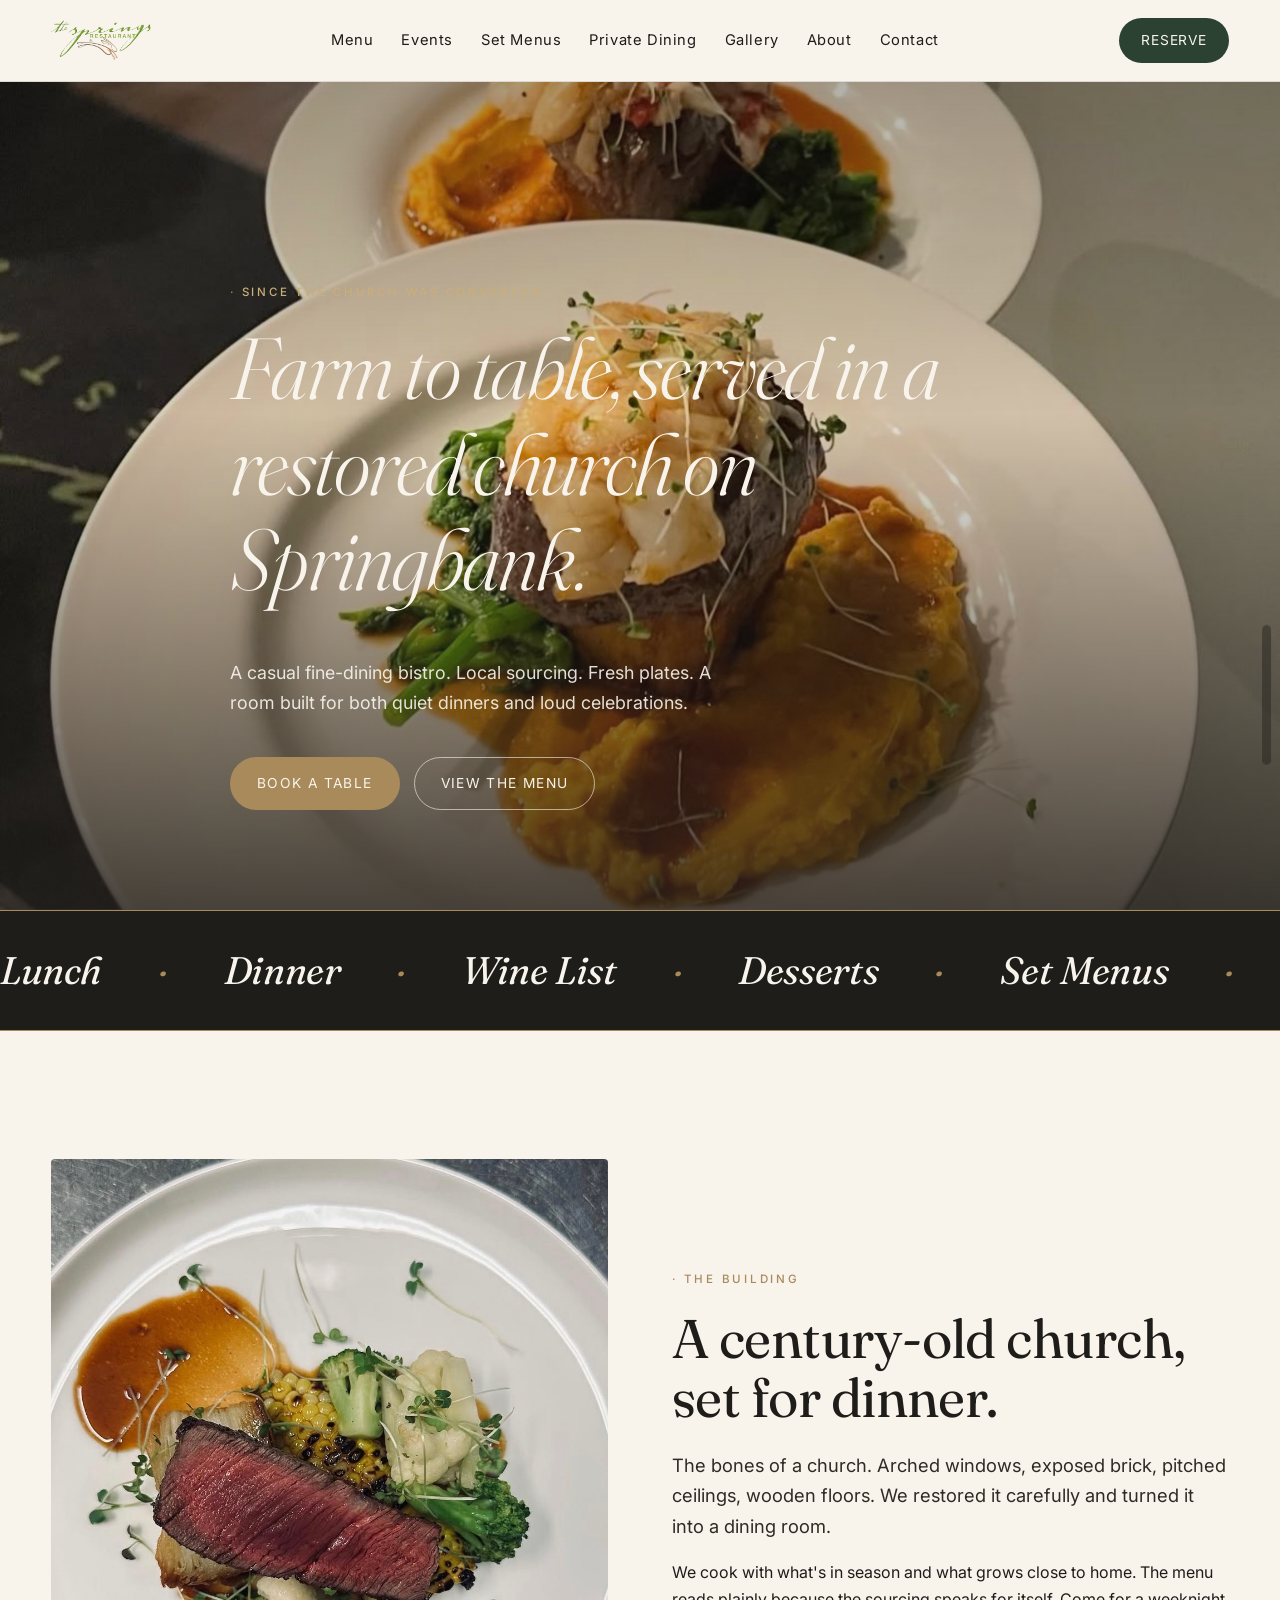
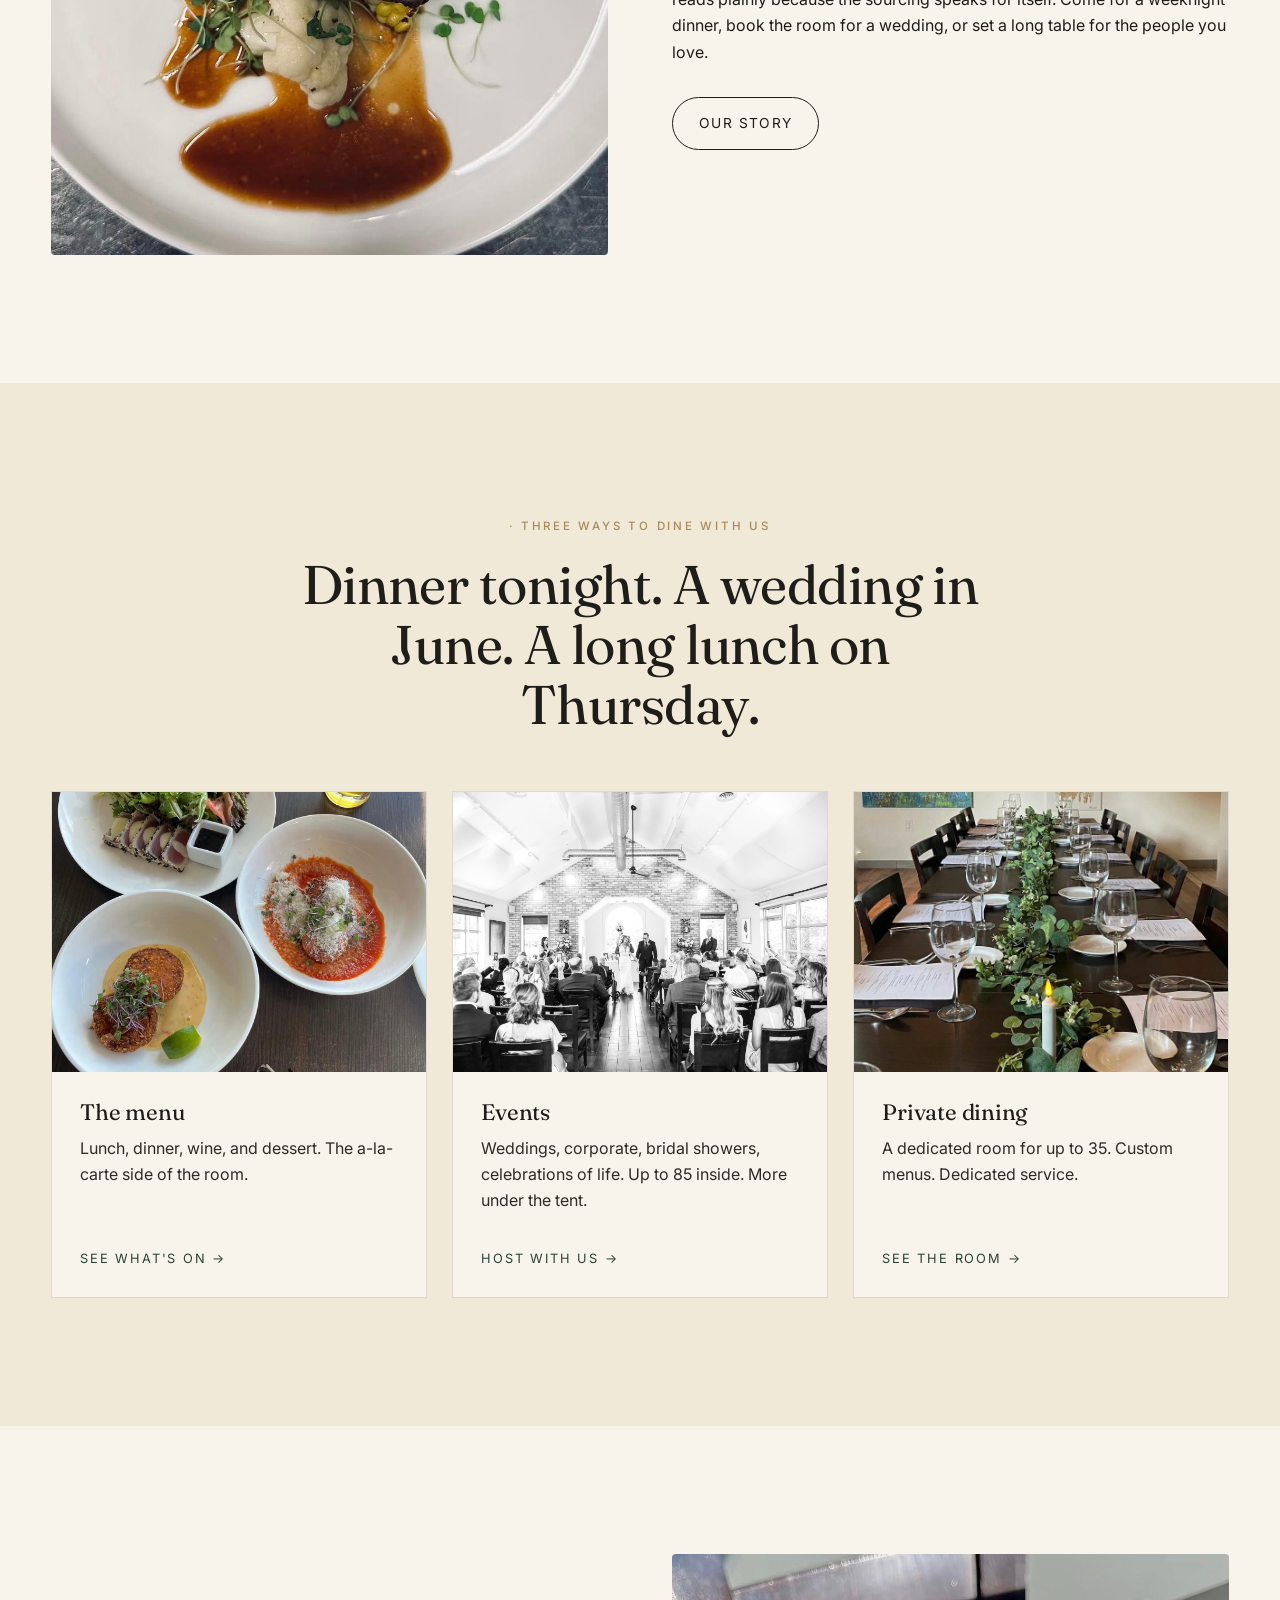
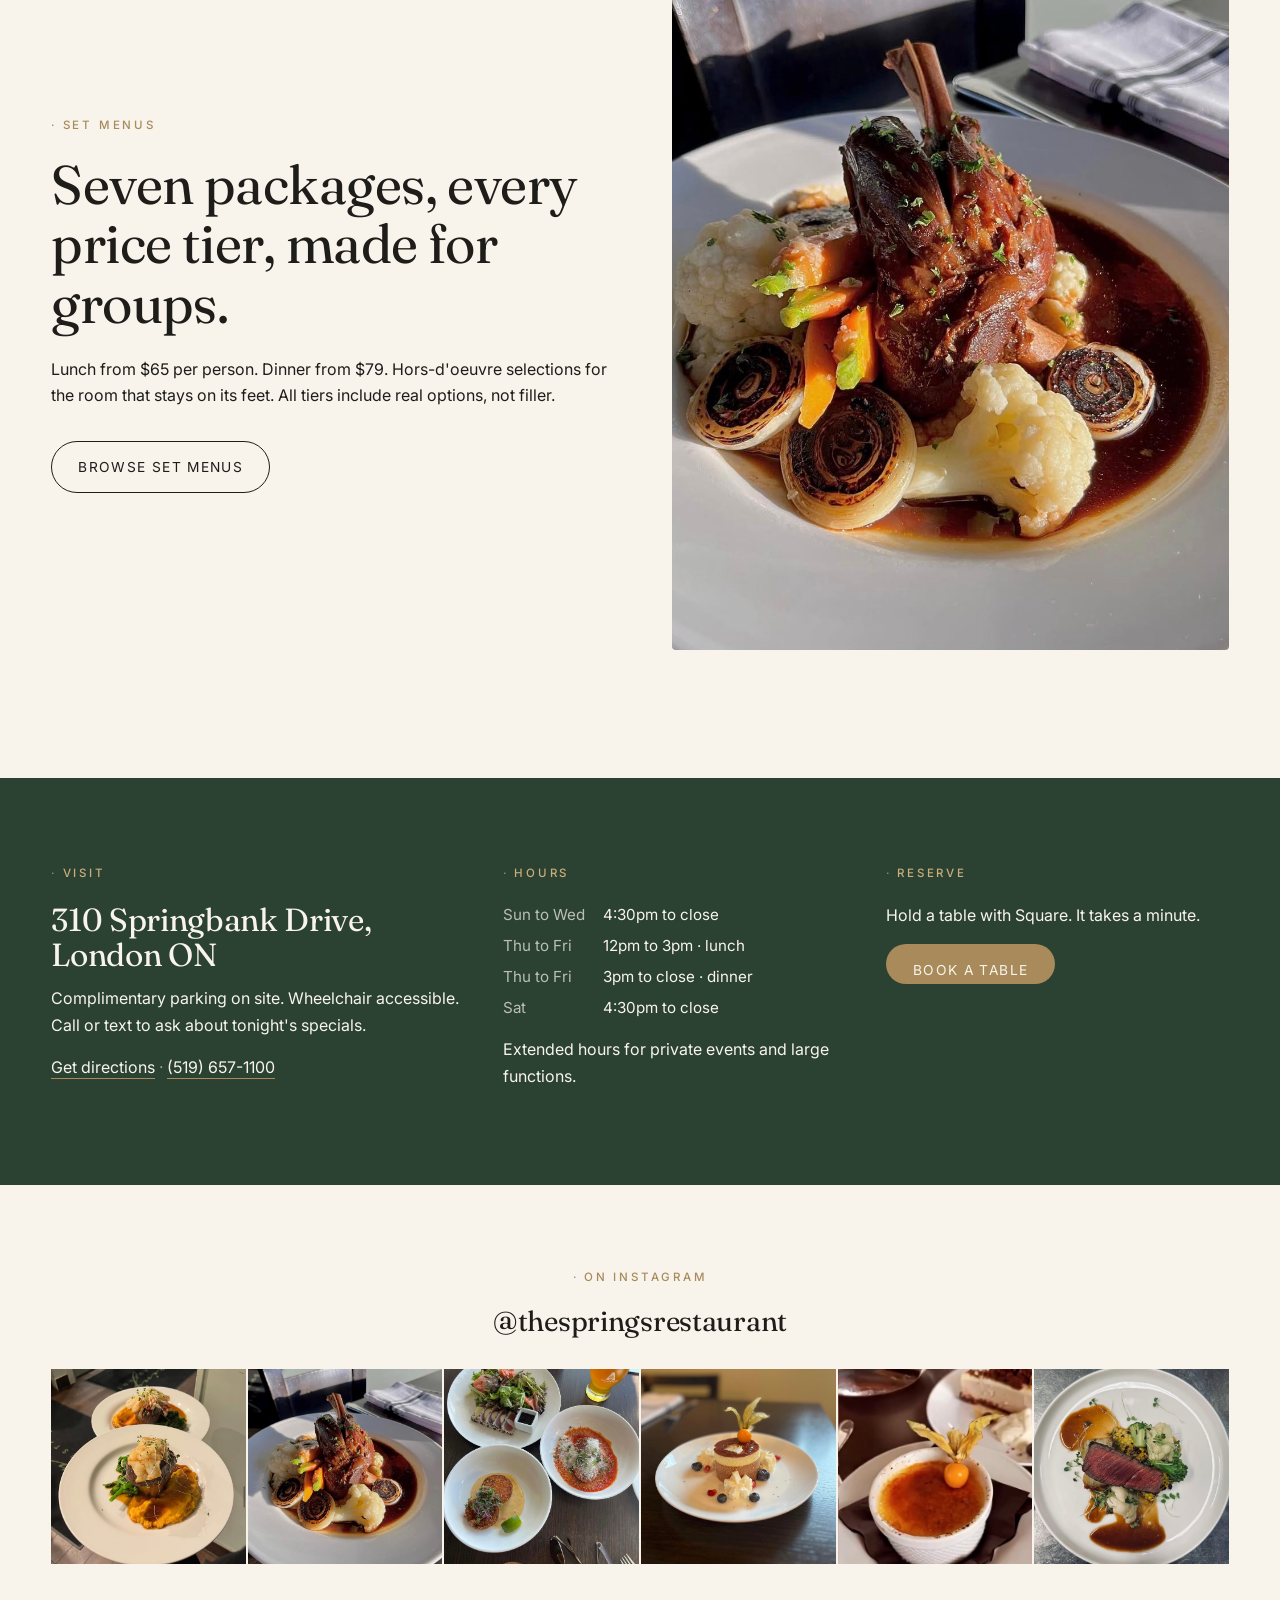
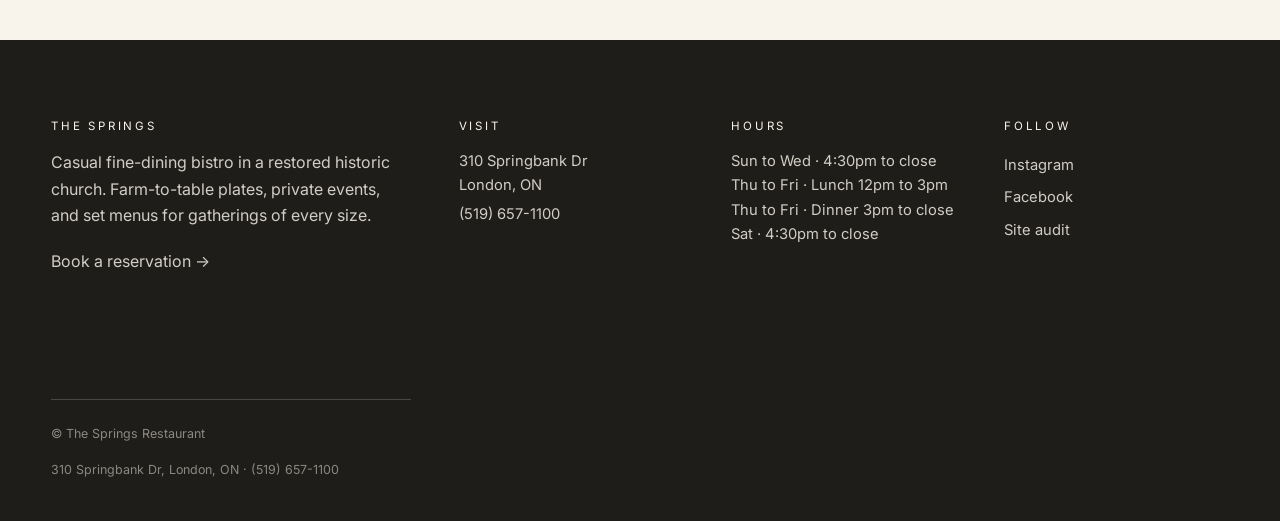
==== index.html @ 2ae59baa "Initial site build · 9 pages, real assets, zero fabrication Static HTML/CSS/JS site for The Springs " ====
<!DOCTYPE html>
<html lang="en">
<head>
<meta charset="utf-8">
<meta name="viewport" content="width=device-width, initial-scale=1">
<title>The Springs Restaurant · Casual fine-dining on Springbank, London ON</title>
<meta name="description" content="Casual fine-dining bistro in a restored historic church at 310 Springbank Dr, London Ontario. Farm-to-table plates, private events, and set menus for gatherings of up to 120.">
<meta property="og:title" content="The Springs Restaurant">
<meta property="og:description" content="Farm-to-table, served in a restored church on Springbank.">
<meta property="og:image" content="images/plates/surf-and-turf.jpg">
<link rel="preconnect" href="https://fonts.googleapis.com">
<link rel="preconnect" href="https://fonts.gstatic.com" crossorigin>
<link href="https://fonts.googleapis.com/css2?family=Fraunces:ital,opsz,wght@0,9..144,300;0,9..144,400;0,9..144,500;1,9..144,300;1,9..144,400&family=Inter:wght@300;400;500;600&display=swap" rel="stylesheet">
<link rel="stylesheet" href="css/styles.css">
<script type="application/ld+json">
{
  "@context": "https://schema.org",
  "@type": "Restaurant",
  "name": "The Springs Restaurant",
  "image": "images/plates/surf-and-turf.jpg",
  "address": {
    "@type": "PostalAddress",
    "streetAddress": "310 Springbank Dr",
    "addressLocality": "London",
    "addressRegion": "ON",
    "addressCountry": "CA"
  },
  "telephone": "+1-519-657-1100",
  "servesCuisine": "Farm-to-table bistro",
  "priceRange": "$$$",
  "acceptsReservations": "True",
  "url": "https://www.thespringsrestaurant.com/",
  "sameAs": [
    "https://www.instagram.com/thespringsrestaurant",
    "https://www.facebook.com/profile.php?id=100086305566439"
  ],
  "openingHoursSpecification": [
    {"@type": "OpeningHoursSpecification","dayOfWeek":["Sunday","Monday","Tuesday","Wednesday","Saturday"],"opens":"16:30","closes":"23:00"},
    {"@type": "OpeningHoursSpecification","dayOfWeek":["Thursday","Friday"],"opens":"12:00","closes":"15:00"},
    {"@type": "OpeningHoursSpecification","dayOfWeek":["Thursday","Friday"],"opens":"15:00","closes":"23:00"}
  ]
}
</script>
</head>
<body>

<header class="site-header">
  <div class="wrap">
    <nav class="nav" aria-label="Primary">
      <a href="index.html" class="nav-brand" aria-label="The Springs Restaurant">
        <img src="images/logo/springs-logo.webp" alt="The Springs Restaurant">
      </a>
      <ul class="nav-links">
        <li><a href="menu.html">Menu</a></li>
        <li><a href="events.html">Events</a></li>
        <li><a href="set-menus.html">Set Menus</a></li>
        <li><a href="private-dining.html">Private Dining</a></li>
        <li><a href="gallery.html">Gallery</a></li>
        <li><a href="about.html">About</a></li>
        <li><a href="contact.html">Contact</a></li>
      </ul>
      <a href="https://book.squareup.com/appointments/us98yrta83eva6/location/0G40BYAWMQCB0/services?buttonTextColor=ffffff&amp;color=5ea581&amp;locale=en&amp;referrer=so" class="nav-cta" target="_blank" rel="noopener">Reserve</a>
      <button class="nav-toggle" aria-label="Open menu" aria-expanded="false"><span></span></button>
    </nav>
  </div>
</header>

<main>

<section class="hero">
  <div class="hero-media" style="background-image: url('images/plates/surf-and-turf.jpg');"></div>
  <div class="wrap">
    <div class="hero-inner">
      <span class="eyebrow reveal">Since the church was converted</span>
      <h1 class="reveal" data-delay="1">Farm to table, served in a restored church on Springbank.</h1>
      <p class="hero-sub reveal" data-delay="2">A casual fine-dining bistro. Local sourcing. Fresh plates. A room built for both quiet dinners and loud celebrations.</p>
      <div class="hero-ctas reveal" data-delay="3">
        <a class="btn btn-brass" href="https://book.squareup.com/appointments/us98yrta83eva6/location/0G40BYAWMQCB0/services?buttonTextColor=ffffff&amp;color=5ea581&amp;locale=en&amp;referrer=so" target="_blank" rel="noopener">Book a Table</a>
        <a class="btn btn-ghost" href="menu.html">View the Menu</a>
      </div>
    </div>
  </div>
</section>

<section class="marquee" aria-hidden="true">
  <div class="marquee-track">
    <span>Lunch <em class="dot">·</em> Dinner <em class="dot">·</em> Wine List <em class="dot">·</em> Desserts <em class="dot">·</em> Set Menus <em class="dot">·</em> Weddings <em class="dot">·</em> Private Events <em class="dot">·</em> Farm to Table <em class="dot">·</em></span>
    <span>Lunch <em class="dot">·</em> Dinner <em class="dot">·</em> Wine List <em class="dot">·</em> Desserts <em class="dot">·</em> Set Menus <em class="dot">·</em> Weddings <em class="dot">·</em> Private Events <em class="dot">·</em> Farm to Table <em class="dot">·</em></span>
  </div>
</section>

<section class="section">
  <div class="wrap">
    <div class="split">
      <div class="split-media reveal">
        <img src="images/plates/beef-tenderloin.jpg" alt="Seared beef tenderloin with charred corn and seasonal vegetables">
      </div>
      <div class="reveal" data-delay="1">
        <span class="eyebrow">The building</span>
        <h2>A century-old church, set for dinner.</h2>
        <p class="lede">The bones of a church. Arched windows, exposed brick, pitched ceilings, wooden floors. We restored it carefully and turned it into a dining room.</p>
        <p>We cook with what's in season and what grows close to home. The menu reads plainly because the sourcing speaks for itself. Come for a weeknight dinner, book the room for a wedding, or set a long table for the people you love.</p>
        <a class="btn btn-outline mt-sm" href="about.html">Our story</a>
      </div>
    </div>
  </div>
</section>

<section class="section" style="background: var(--ivory-warm);">
  <div class="wrap">
    <div class="text-center reveal" style="max-width: 720px; margin: 0 auto 56px;">
      <span class="eyebrow">Three ways to dine with us</span>
      <h2>Dinner tonight. A wedding in June. A long lunch on Thursday.</h2>
    </div>
    <div class="card-grid">
      <article class="card reveal">
        <div class="card-media" style="background-image: url('images/plates/appetizer-trio.jpg');"></div>
        <div class="card-body">
          <h3>The menu</h3>
          <p>Lunch, dinner, wine, and dessert. The a-la-carte side of the room.</p>
          <a class="card-link" href="menu.html">See what's on</a>
        </div>
      </article>
      <article class="card reveal" data-delay="1">
        <div class="card-media" style="background-image: url('images/events/wedding-ceremony.jpg');"></div>
        <div class="card-body">
          <h3>Events</h3>
          <p>Weddings, corporate, bridal showers, celebrations of life. Up to 85 inside. More under the tent.</p>
          <a class="card-link" href="events.html">Host with us</a>
        </div>
      </article>
      <article class="card reveal" data-delay="2">
        <div class="card-media" style="background-image: url('images/venue/private-room-1.jpg');"></div>
        <div class="card-body">
          <h3>Private dining</h3>
          <p>A dedicated room for up to 35. Custom menus. Dedicated service.</p>
          <a class="card-link" href="private-dining.html">See the room</a>
        </div>
      </article>
    </div>
  </div>
</section>

<section class="section">
  <div class="wrap">
    <div class="split split-flip">
      <div class="split-media reveal">
        <img src="images/plates/lamb-shank.jpg" alt="Braised lamb shank with red wine jus, cauliflower and roasted vegetables">
      </div>
      <div class="reveal" data-delay="1">
        <span class="eyebrow">Set menus</span>
        <h2>Seven packages, every price tier, made for groups.</h2>
        <p>Lunch from $65 per person. Dinner from $79. Hors-d'oeuvre selections for the room that stays on its feet. All tiers include real options, not filler.</p>
        <a class="btn btn-outline mt-sm" href="set-menus.html">Browse set menus</a>
      </div>
    </div>
  </div>
</section>

<section class="band">
  <div class="wrap">
    <div class="reveal">
      <span class="eyebrow">Visit</span>
      <h3>310 Springbank Drive, London ON</h3>
      <p>Complimentary parking on site. Wheelchair accessible. Call or text to ask about tonight's specials.</p>
      <p><a href="https://maps.google.com/?q=310+Springbank+Dr+London+ON" target="_blank" rel="noopener">Get directions</a> <span style="opacity:0.5;"> · </span> <a href="tel:15196571100">(519) 657-1100</a></p>
    </div>
    <div class="reveal" data-delay="1">
      <span class="eyebrow">Hours</span>
      <dl>
        <dt>Sun to Wed</dt><dd>4:30pm to close</dd>
        <dt>Thu to Fri</dt><dd>12pm to 3pm · lunch</dd>
        <dt>Thu to Fri</dt><dd>3pm to close · dinner</dd>
        <dt>Sat</dt><dd>4:30pm to close</dd>
      </dl>
      <p style="margin-top: 16px;">Extended hours for private events and large functions.</p>
    </div>
    <div class="reveal" data-delay="2">
      <span class="eyebrow">Reserve</span>
      <p>Hold a table with Square. It takes a minute.</p>
      <a class="btn btn-brass" href="https://book.squareup.com/appointments/us98yrta83eva6/location/0G40BYAWMQCB0/services?buttonTextColor=ffffff&amp;color=5ea581&amp;locale=en&amp;referrer=so" target="_blank" rel="noopener">Book a Table</a>
    </div>
  </div>
</section>

<section class="section-tight">
  <div class="wrap">
    <div class="text-center reveal" style="margin-bottom: 32px;">
      <span class="eyebrow">On Instagram</span>
      <h3>@thespringsrestaurant</h3>
    </div>
    <div class="ig-strip reveal" data-delay="1">
      <a href="https://instagram.com/thespringsrestaurant" target="_blank" rel="noopener" style="background-image: url('images/plates/surf-and-turf.jpg');" aria-label="Surf and turf plate"></a>
      <a href="https://instagram.com/thespringsrestaurant" target="_blank" rel="noopener" style="background-image: url('images/plates/lamb-shank.jpg');" aria-label="Lamb shank plate"></a>
      <a href="https://instagram.com/thespringsrestaurant" target="_blank" rel="noopener" style="background-image: url('images/plates/appetizer-trio.jpg');" aria-label="Appetizer trio"></a>
      <a href="https://instagram.com/thespringsrestaurant" target="_blank" rel="noopener" style="background-image: url('images/plates/chocolate-mousse.jpg');" aria-label="Chocolate mousse dessert"></a>
      <a href="https://instagram.com/thespringsrestaurant" target="_blank" rel="noopener" style="background-image: url('images/plates/creme-brulee.jpg');" aria-label="Creme brulee dessert"></a>
      <a href="https://instagram.com/thespringsrestaurant" target="_blank" rel="noopener" style="background-image: url('images/plates/beef-tenderloin.jpg');" aria-label="Beef tenderloin plate"></a>
    </div>
  </div>
</section>

</main>

<footer class="site-footer">
  <div class="wrap">
    <div class="brand-block">
      <h4>The Springs</h4>
      <p>Casual fine-dining bistro in a restored historic church. Farm-to-table plates, private events, and set menus for gatherings of every size.</p>
      <p><a href="https://book.squareup.com/appointments/us98yrta83eva6/location/0G40BYAWMQCB0/services?buttonTextColor=ffffff&amp;color=5ea581&amp;locale=en&amp;referrer=so" target="_blank" rel="noopener">Book a reservation →</a></p>
    </div>
    <div>
      <h4>Visit</h4>
      <ul>
        <li>310 Springbank Dr</li>
        <li>London, ON</li>
        <li><a href="tel:15196571100">(519) 657-1100</a></li>
      </ul>
    </div>
    <div>
      <h4>Hours</h4>
      <ul>
        <li>Sun to Wed · 4:30pm to close</li>
        <li>Thu to Fri · Lunch 12pm to 3pm</li>
        <li>Thu to Fri · Dinner 3pm to close</li>
        <li>Sat · 4:30pm to close</li>
      </ul>
    </div>
    <div>
      <h4>Follow</h4>
      <ul>
        <li><a href="https://instagram.com/thespringsrestaurant" target="_blank" rel="noopener">Instagram</a></li>
        <li><a href="https://www.facebook.com/profile.php?id=100086305566439" target="_blank" rel="noopener">Facebook</a></li>
        <li><a href="audit.html">Site audit</a></li>
      </ul>
    </div>
    <div class="footer-bottom">
      <span>© The Springs Restaurant</span>
      <span>310 Springbank Dr, London, ON · (519) 657-1100</span>
    </div>
  </div>
</footer>

<div class="lightbox" data-lightbox aria-hidden="true">
  <button class="lightbox-close" aria-label="Close">Close ×</button>
  <img alt="">
</div>

<script src="js/main.js" defer></script>
</body>
</html>
---- css/styles.css ----
/* The Springs Restaurant · styles.css */

:root {
  --ivory: #f8f4ec;
  --ivory-warm: #f0e9d8;
  --charcoal: #1f1d1a;
  --charcoal-soft: #2e2b26;
  --forest: #2b4232;
  --forest-deep: #1d2d22;
  --forest-light: #5ea581;
  --brass: #a88a5b;
  --brass-soft: #c9ad7a;
  --rule: rgba(31, 29, 26, 0.12);
  --rule-light: rgba(248, 244, 236, 0.2);

  --font-serif: 'Fraunces', 'Cormorant Garamond', Georgia, serif;
  --font-sans: 'Inter', -apple-system, BlinkMacSystemFont, 'Segoe UI', sans-serif;

  --max-width: 1280px;
  --gutter: clamp(20px, 4vw, 56px);
  --section-pad: clamp(64px, 10vw, 140px);

  --ease: cubic-bezier(0.22, 0.61, 0.36, 1);
}

* { box-sizing: border-box; }
html { scroll-behavior: smooth; -webkit-text-size-adjust: 100%; }
body {
  margin: 0;
  font-family: var(--font-sans);
  font-size: 16px;
  line-height: 1.65;
  color: var(--charcoal);
  background: var(--ivory);
  font-feature-settings: 'kern', 'liga', 'calt';
  -webkit-font-smoothing: antialiased;
  -moz-osx-font-smoothing: grayscale;
}

img, video { max-width: 100%; height: auto; display: block; }
a { color: inherit; text-decoration: none; }
button { font: inherit; color: inherit; background: none; border: none; cursor: pointer; }
input, textarea, select { font: inherit; color: inherit; }

/* Typography */
h1, h2, h3, h4 {
  font-family: var(--font-serif);
  font-weight: 400;
  letter-spacing: -0.01em;
  line-height: 1.1;
  margin: 0 0 0.4em;
  color: var(--charcoal);
}
h1 { font-size: clamp(2.4rem, 6vw, 4.8rem); }
h2 { font-size: clamp(2rem, 4.4vw, 3.4rem); }
h3 { font-size: clamp(1.4rem, 2.2vw, 1.9rem); }
h4 { font-size: 1.15rem; letter-spacing: 0; }
p  { margin: 0 0 1em; max-width: 68ch; }

.eyebrow {
  display: inline-block;
  font-family: var(--font-sans);
  font-size: 0.72rem;
  letter-spacing: 0.24em;
  text-transform: uppercase;
  font-weight: 500;
  color: var(--brass);
  margin: 0 0 1.2rem;
}
.eyebrow::before { content: "· "; color: var(--brass); }

.lede { font-size: 1.15rem; max-width: 56ch; color: var(--charcoal-soft); }

/* Layout */
.wrap {
  max-width: var(--max-width);
  margin: 0 auto;
  padding: 0 var(--gutter);
}
.section { padding: var(--section-pad) 0; }
.section-tight { padding: clamp(40px, 6vw, 80px) 0; }

/* Header */
.site-header {
  position: sticky;
  top: 0;
  z-index: 50;
  background: rgba(248, 244, 236, 0.88);
  backdrop-filter: saturate(140%) blur(10px);
  -webkit-backdrop-filter: saturate(140%) blur(10px);
  border-bottom: 1px solid var(--rule);
}
.nav {
  display: flex;
  align-items: center;
  justify-content: space-between;
  padding: 18px 0;
  gap: 24px;
}
.nav-brand {
  font-family: var(--font-serif);
  font-size: 1.5rem;
  line-height: 1;
  display: flex;
  align-items: center;
  gap: 10px;
}
.nav-brand img { height: 40px; width: auto; }
.nav-links {
  display: flex;
  gap: 28px;
  list-style: none;
  margin: 0;
  padding: 0;
  font-size: 0.92rem;
  letter-spacing: 0.04em;
}
.nav-links a {
  padding: 8px 0;
  color: var(--charcoal);
  position: relative;
  transition: color 0.3s var(--ease);
}
.nav-links a::after {
  content: "";
  position: absolute;
  left: 0; right: 0; bottom: 2px;
  height: 1px;
  background: var(--forest);
  transform: scaleX(0);
  transform-origin: left center;
  transition: transform 0.4s var(--ease);
}
.nav-links a:hover, .nav-links a[aria-current="page"] { color: var(--forest); }
.nav-links a:hover::after, .nav-links a[aria-current="page"]::after { transform: scaleX(1); }

.nav-cta {
  display: inline-flex;
  align-items: center;
  gap: 8px;
  padding: 11px 22px;
  background: var(--forest);
  color: var(--ivory);
  font-size: 0.86rem;
  letter-spacing: 0.06em;
  text-transform: uppercase;
  border-radius: 999px;
  transition: background 0.3s var(--ease), transform 0.3s var(--ease);
}
.nav-cta:hover { background: var(--forest-deep); transform: translateY(-1px); }

.nav-toggle {
  display: none;
  width: 40px; height: 40px;
  padding: 0;
  align-items: center;
  justify-content: center;
}
.nav-toggle span {
  display: block;
  width: 22px;
  height: 1.5px;
  background: var(--charcoal);
  position: relative;
  transition: background 0.25s;
}
.nav-toggle span::before, .nav-toggle span::after {
  content: ""; position: absolute; left: 0; width: 22px; height: 1.5px; background: var(--charcoal);
  transition: transform 0.3s var(--ease), top 0.3s var(--ease);
}
.nav-toggle span::before { top: -7px; }
.nav-toggle span::after  { top:  7px; }
body.nav-open .nav-toggle span { background: transparent; }
body.nav-open .nav-toggle span::before { top: 0; transform: rotate(45deg); }
body.nav-open .nav-toggle span::after  { top: 0; transform: rotate(-45deg); }

/* Hero */
.hero {
  position: relative;
  min-height: 92vh;
  display: flex;
  align-items: flex-end;
  color: var(--ivory);
  overflow: hidden;
  isolation: isolate;
}
.hero-media {
  position: absolute; inset: 0; z-index: -2;
  background-size: cover;
  background-position: center;
  animation: kenburns 18s ease-out both;
}
.hero::before {
  content: "";
  position: absolute; inset: 0; z-index: -1;
  background:
    linear-gradient(180deg, rgba(31,29,26,0.35) 0%, rgba(31,29,26,0.1) 40%, rgba(31,29,26,0.8) 100%);
}
.hero-inner {
  padding: clamp(60px, 12vw, 140px) 0 clamp(48px, 8vw, 100px);
  width: 100%;
  max-width: 820px;
}
.hero h1 {
  color: var(--ivory);
  font-size: clamp(2.6rem, 7vw, 5.4rem);
  font-weight: 300;
  font-style: italic;
  letter-spacing: -0.02em;
  margin-bottom: 0.6em;
}
.hero .eyebrow { color: var(--brass-soft); }
.hero-sub {
  font-size: clamp(1rem, 1.4vw, 1.15rem);
  max-width: 48ch;
  color: rgba(248, 244, 236, 0.9);
  margin-bottom: 2.2em;
}
.hero-ctas { display: flex; flex-wrap: wrap; gap: 14px; }

.hero-short { min-height: 52vh; }
.hero-mid   { min-height: 68vh; }

@keyframes kenburns {
  0%   { transform: scale(1.08); }
  100% { transform: scale(1); }
}

/* Buttons */
.btn {
  display: inline-flex;
  align-items: center;
  gap: 10px;
  padding: 14px 26px;
  font-size: 0.86rem;
  letter-spacing: 0.1em;
  text-transform: uppercase;
  border-radius: 999px;
  transition: transform 0.25s var(--ease), background 0.3s var(--ease), color 0.3s var(--ease), border-color 0.3s var(--ease);
  white-space: nowrap;
  border: 1px solid transparent;
}
.btn-primary { background: var(--forest); color: var(--ivory); }
.btn-primary:hover { background: var(--forest-deep); transform: translateY(-2px); }
.btn-ghost { background: transparent; color: var(--ivory); border-color: rgba(248,244,236,0.6); }
.btn-ghost:hover { background: var(--ivory); color: var(--charcoal); border-color: var(--ivory); }
.btn-outline { background: transparent; color: var(--charcoal); border-color: var(--charcoal); }
.btn-outline:hover { background: var(--charcoal); color: var(--ivory); }
.btn-brass { background: var(--brass); color: var(--ivory); }
.btn-brass:hover { background: #916d3e; }

/* Marquee */
.marquee {
  background: var(--charcoal);
  color: var(--ivory);
  padding: 28px 0;
  overflow: hidden;
  border-top: 1px solid var(--brass);
  border-bottom: 1px solid var(--brass);
}
.marquee-track {
  display: flex;
  gap: 56px;
  white-space: nowrap;
  animation: marquee 40s linear infinite;
  font-family: var(--font-serif);
  font-style: italic;
  font-size: clamp(1.4rem, 3vw, 2.4rem);
  letter-spacing: -0.01em;
}
.marquee-track span { display: inline-flex; align-items: center; gap: 56px; color: var(--ivory); }
.marquee-track .dot { color: var(--brass); }
@keyframes marquee {
  from { transform: translateX(0); }
  to   { transform: translateX(-50%); }
}

/* Split */
.split {
  display: grid;
  grid-template-columns: 1fr 1fr;
  gap: clamp(32px, 5vw, 80px);
  align-items: center;
}
.split-flip { direction: rtl; }
.split-flip > * { direction: ltr; }
.split-media {
  aspect-ratio: 4 / 5;
  background-size: cover;
  background-position: center;
  border-radius: 4px;
  overflow: hidden;
}
.split-media img { width: 100%; height: 100%; object-fit: cover; display: block; }

/* Cards */
.card-grid {
  display: grid;
  grid-template-columns: repeat(3, 1fr);
  gap: clamp(16px, 2vw, 28px);
}
.card {
  display: flex;
  flex-direction: column;
  border: 1px solid var(--rule);
  background: var(--ivory);
  overflow: hidden;
  transition: transform 0.35s var(--ease), box-shadow 0.35s var(--ease);
}
.card:hover { transform: translateY(-4px); box-shadow: 0 14px 40px rgba(31,29,26,0.12); }
.card-media {
  aspect-ratio: 4 / 3;
  background-size: cover;
  background-position: center;
}
.card-body { padding: 28px; display: flex; flex-direction: column; gap: 10px; flex: 1; }
.card h3 { font-size: 1.4rem; margin: 0; }
.card p  { flex: 1; color: var(--charcoal-soft); }
.card-link {
  display: inline-flex;
  align-items: center;
  gap: 6px;
  font-size: 0.8rem;
  letter-spacing: 0.14em;
  text-transform: uppercase;
  color: var(--forest);
  margin-top: 8px;
}
.card-link::after { content: "→"; transition: transform 0.3s var(--ease); }
.card:hover .card-link::after { transform: translateX(4px); }

/* Hours band */
.band {
  background: var(--forest);
  color: var(--ivory);
}
.band .wrap { display: grid; grid-template-columns: 1.2fr 1fr 1fr; gap: 40px; padding-top: 80px; padding-bottom: 80px; }
.band h3 { color: var(--ivory); font-size: 2rem; }
.band .eyebrow { color: var(--brass-soft); }
.band dl { margin: 0; display: grid; grid-template-columns: max-content 1fr; gap: 6px 18px; font-size: 0.95rem; }
.band dt { color: rgba(248,244,236,0.7); }
.band dd { margin: 0; }
.band a { color: var(--ivory); border-bottom: 1px solid var(--brass); padding-bottom: 1px; }

/* IG strip */
.ig-strip {
  display: grid;
  grid-template-columns: repeat(6, 1fr);
  gap: 2px;
}
.ig-strip a {
  aspect-ratio: 1 / 1;
  background-size: cover;
  background-position: center;
  position: relative;
  overflow: hidden;
}
.ig-strip a::after {
  content: "";
  position: absolute; inset: 0;
  background: rgba(31,29,26,0.0);
  transition: background 0.3s var(--ease);
}
.ig-strip a:hover::after { background: rgba(31,29,26,0.3); }

/* Footer */
.site-footer {
  background: var(--charcoal);
  color: rgba(248,244,236,0.82);
  padding: 80px 0 40px;
  margin-top: 0;
}
.site-footer .wrap { display: grid; grid-template-columns: 1.6fr 1fr 1fr 1fr; gap: 48px; }
.site-footer h4 {
  color: var(--ivory);
  font-family: var(--font-sans);
  font-size: 0.72rem;
  letter-spacing: 0.24em;
  text-transform: uppercase;
  margin-bottom: 16px;
}
.site-footer .brand-block p { max-width: 36ch; }
.site-footer a { color: rgba(248,244,236,0.82); display: inline-block; padding: 4px 0; }
.site-footer a:hover { color: var(--ivory); }
.site-footer ul { list-style: none; margin: 0; padding: 0; font-size: 0.92rem; }
.site-footer .footer-bottom {
  margin-top: 56px;
  padding-top: 24px;
  border-top: 1px solid var(--rule-light);
  display: flex;
  justify-content: space-between;
  flex-wrap: wrap;
  gap: 16px;
  font-size: 0.78rem;
  color: rgba(248,244,236,0.5);
}

/* Fade-up (IntersectionObserver driven) */
.reveal { opacity: 0; transform: translateY(20px); transition: opacity 0.8s var(--ease), transform 0.8s var(--ease); }
.reveal.is-visible { opacity: 1; transform: translateY(0); }
.reveal[data-delay="1"] { transition-delay: 0.1s; }
.reveal[data-delay="2"] { transition-delay: 0.2s; }
.reveal[data-delay="3"] { transition-delay: 0.3s; }
.reveal[data-delay="4"] { transition-delay: 0.4s; }

/* Menu page */
.menu-tabs {
  display: flex;
  gap: 8px;
  border-bottom: 1px solid var(--rule);
  margin-bottom: 48px;
  flex-wrap: wrap;
}
.menu-tab {
  padding: 16px 24px;
  font-size: 0.82rem;
  letter-spacing: 0.16em;
  text-transform: uppercase;
  color: var(--charcoal-soft);
  border-bottom: 2px solid transparent;
  margin-bottom: -1px;
  cursor: pointer;
  transition: color 0.3s var(--ease), border-color 0.3s var(--ease);
}
.menu-tab[aria-selected="true"] { color: var(--forest); border-bottom-color: var(--forest); }
.menu-panel { display: none; }
.menu-panel[data-active] { display: block; }

.menu-img-wrap {
  display: grid;
  place-items: center;
  padding: 40px;
  background: #fff;
  border: 1px solid var(--rule);
}
.menu-img-wrap img { max-height: 80vh; width: auto; box-shadow: 0 10px 50px rgba(31,29,26,0.12); }

/* Menu items (structured) */
.menu-items {
  display: grid;
  grid-template-columns: 1fr 1fr;
  gap: 36px 64px;
}
.menu-item {
  display: grid;
  grid-template-columns: 1fr auto;
  gap: 8px 16px;
  padding-bottom: 24px;
  border-bottom: 1px dotted var(--rule);
}
.menu-item h4 { font-family: var(--font-serif); font-size: 1.15rem; margin: 0; }
.menu-item .price { font-family: var(--font-serif); color: var(--forest); font-size: 1.05rem; }
.menu-item p { grid-column: 1 / -1; margin: 0; font-size: 0.92rem; color: var(--charcoal-soft); }
.menu-item .pills { grid-column: 1 / -1; display: flex; gap: 6px; flex-wrap: wrap; margin-top: 2px; }

.pill {
  display: inline-flex;
  align-items: center;
  gap: 5px;
  padding: 3px 9px;
  font-size: 0.68rem;
  letter-spacing: 0.1em;
  text-transform: uppercase;
  color: var(--brass);
  border: 1px solid var(--brass);
  border-radius: 999px;
}
.pill svg { width: 12px; height: 12px; }

/* Events */
.capacity-grid {
  display: grid;
  grid-template-columns: repeat(3, 1fr);
  gap: 24px;
}
.capacity-card {
  background: var(--ivory);
  border: 1px solid var(--rule);
  padding: 0;
  overflow: hidden;
}
.capacity-card .capacity-media {
  aspect-ratio: 4 / 3;
  background-size: cover;
  background-position: center;
}
.capacity-card .capacity-body { padding: 24px 24px 28px; }
.capacity-card .n {
  display: block;
  font-family: var(--font-serif);
  font-size: 2.6rem;
  color: var(--forest);
  line-height: 1;
  margin-bottom: 4px;
}

.event-section {
  display: grid;
  grid-template-columns: 1fr 1fr;
  gap: clamp(32px, 5vw, 80px);
  align-items: center;
  padding: clamp(48px, 7vw, 100px) 0;
  border-top: 1px solid var(--rule);
}
.event-section:first-of-type { border-top: 0; }
.event-section.flip > .event-media { order: 2; }
.event-media { aspect-ratio: 4 / 3; background-size: cover; background-position: center; border-radius: 4px; }
.event-copy h3 { font-size: 2rem; margin-bottom: 16px; }
.event-copy ul { padding-left: 18px; color: var(--charcoal-soft); }
.event-copy ul li { margin-bottom: 6px; }

/* Set menus */
.set-menu-grid {
  display: grid;
  grid-template-columns: repeat(3, 1fr);
  gap: 28px;
}
.set-menu-tile {
  background: var(--ivory);
  border: 1px solid var(--rule);
  overflow: hidden;
  display: flex;
  flex-direction: column;
}
.set-menu-tile .tile-media {
  aspect-ratio: 3 / 4;
  background: #fff;
  cursor: zoom-in;
  position: relative;
  overflow: hidden;
}
.set-menu-tile .tile-media img { width: 100%; height: 100%; object-fit: contain; padding: 12px; transition: transform 0.5s var(--ease); }
.set-menu-tile:hover .tile-media img { transform: scale(1.03); }
.set-menu-tile .tile-body { padding: 22px 22px 26px; display: flex; flex-direction: column; gap: 10px; flex: 1; }
.set-menu-tile .tile-price {
  font-family: var(--font-serif);
  font-size: 1.8rem;
  color: var(--forest);
  line-height: 1;
}
.set-menu-tile h3 { font-size: 1.2rem; margin: 0; }
.set-menu-tile .tile-cta { margin-top: auto; }

/* Platter strip */
.platter-strip {
  display: grid;
  grid-template-columns: repeat(5, 1fr);
  gap: 2px;
}
.platter-strip .platter {
  aspect-ratio: 1 / 1;
  background-size: cover;
  background-position: center;
}

/* Gallery */
.gallery-tabs {
  display: flex;
  gap: 12px;
  justify-content: center;
  margin-bottom: 48px;
  flex-wrap: wrap;
}
.gallery-tab {
  padding: 12px 26px;
  border: 1px solid var(--rule);
  border-radius: 999px;
  font-size: 0.8rem;
  letter-spacing: 0.12em;
  text-transform: uppercase;
  transition: all 0.3s var(--ease);
}
.gallery-tab[aria-selected="true"] { background: var(--forest); color: var(--ivory); border-color: var(--forest); }
.gallery-panel { display: none; }
.gallery-panel[data-active] { display: block; }

.masonry {
  column-count: 3;
  column-gap: 16px;
}
.masonry figure {
  margin: 0 0 16px;
  break-inside: avoid;
  cursor: zoom-in;
  overflow: hidden;
  background: var(--ivory-warm);
}
.masonry img { width: 100%; height: auto; transition: transform 0.6s var(--ease); display: block; }
.masonry figure:hover img { transform: scale(1.04); }

/* Lightbox */
.lightbox {
  position: fixed; inset: 0; z-index: 100;
  background: rgba(15, 14, 12, 0.92);
  display: none;
  align-items: center;
  justify-content: center;
  padding: 40px;
  cursor: zoom-out;
}
.lightbox.is-open { display: flex; }
.lightbox img { max-width: 90vw; max-height: 90vh; object-fit: contain; box-shadow: 0 20px 80px rgba(0,0,0,0.4); }
.lightbox-close {
  position: absolute;
  top: 24px; right: 28px;
  color: var(--ivory);
  font-size: 1.4rem;
  padding: 8px 14px;
  letter-spacing: 0.1em;
}

/* Forms */
.form {
  display: grid;
  grid-template-columns: 1fr 1fr;
  gap: 20px;
  max-width: 720px;
}
.field { display: flex; flex-direction: column; gap: 6px; }
.field-full { grid-column: 1 / -1; }
.field label {
  font-size: 0.72rem;
  letter-spacing: 0.18em;
  text-transform: uppercase;
  color: var(--charcoal-soft);
}
.field input, .field select, .field textarea {
  padding: 14px 16px;
  border: 1px solid var(--rule);
  background: #fff;
  border-radius: 2px;
  transition: border-color 0.3s var(--ease);
}
.field input:focus, .field select:focus, .field textarea:focus {
  outline: none;
  border-color: var(--forest);
}
.field textarea { min-height: 120px; resize: vertical; }

.form-note { font-size: 0.82rem; color: var(--charcoal-soft); }

/* Contact */
.contact-grid {
  display: grid;
  grid-template-columns: 1fr 1fr;
  gap: clamp(32px, 5vw, 80px);
}
.info-list {
  list-style: none;
  padding: 0;
  margin: 0;
  display: grid;
  gap: 24px;
}
.info-list li { display: grid; grid-template-columns: 24px 1fr; gap: 14px; align-items: start; }
.info-list svg { color: var(--brass); margin-top: 4px; }
.info-list strong { display: block; font-size: 0.72rem; letter-spacing: 0.2em; text-transform: uppercase; margin-bottom: 4px; color: var(--charcoal-soft); }

.map-embed { aspect-ratio: 16 / 7; background: var(--ivory-warm); border: 1px solid var(--rule); }
.map-embed iframe { width: 100%; height: 100%; border: 0; display: block; }

/* Audit */
.audit-hero { background: var(--charcoal); color: var(--ivory); padding: 100px 0 60px; }
.audit-hero .eyebrow { color: var(--brass-soft); }
.audit-hero h1 { color: var(--ivory); }
.audit-hero p { color: rgba(248,244,236,0.8); max-width: 60ch; }

.counters { display: grid; grid-template-columns: repeat(3, 1fr); gap: 20px; margin-top: 48px; }
.counter {
  border: 1px solid rgba(248,244,236,0.2);
  padding: 24px 24px 28px;
  background: rgba(248,244,236,0.04);
}
.counter .n { display: block; font-family: var(--font-serif); font-size: 3rem; line-height: 1; color: var(--ivory); }
.counter .label { display: block; font-size: 0.74rem; letter-spacing: 0.2em; text-transform: uppercase; margin-top: 4px; color: rgba(248,244,236,0.72); }
.counter.critical .n { color: #e55743; }
.counter.high .n     { color: #e5a843; }
.counter.medium .n   { color: var(--brass-soft); }

.audit-list { list-style: none; padding: 0; margin: 0; display: grid; gap: 24px; }
.audit-item { border: 1px solid var(--rule); padding: 28px; background: var(--ivory); }
.audit-item header { display: flex; align-items: baseline; gap: 16px; margin-bottom: 14px; flex-wrap: wrap; }
.audit-item .severity {
  font-size: 0.7rem;
  letter-spacing: 0.2em;
  text-transform: uppercase;
  padding: 3px 9px;
  border-radius: 999px;
  border: 1px solid currentColor;
}
.audit-item .severity.critical { color: #c63d2a; }
.audit-item .severity.high     { color: #b87a1a; }
.audit-item .severity.medium   { color: var(--brass); }
.audit-item h3 { font-size: 1.25rem; margin: 0; }
.audit-item p  { color: var(--charcoal-soft); }
.audit-item pre {
  font-family: ui-monospace, SFMono-Regular, 'SF Mono', Menlo, Consolas, monospace;
  font-size: 0.82rem;
  background: var(--charcoal);
  color: #d4cdb4;
  padding: 18px 20px;
  border-radius: 3px;
  overflow-x: auto;
  margin: 10px 0 0;
  line-height: 1.6;
  white-space: pre-wrap;
}

.works { background: var(--forest); color: var(--ivory); padding: var(--section-pad) 0; }
.works h2 { color: var(--ivory); }
.works p { color: rgba(248,244,236,0.86); }
.works .works-grid { display: grid; grid-template-columns: repeat(3, 1fr); gap: 28px; margin-top: 32px; }
.works .works-grid li { list-style: none; padding: 24px; border: 1px solid rgba(248,244,236,0.2); background: rgba(248,244,236,0.04); }
.works .works-grid h4 { color: var(--ivory); font-family: var(--font-serif); font-size: 1.2rem; }

.compare-table { width: 100%; border-collapse: collapse; margin-top: 24px; }
.compare-table th, .compare-table td { padding: 16px 18px; text-align: left; border-bottom: 1px solid var(--rule); }
.compare-table th { font-size: 0.74rem; letter-spacing: 0.18em; text-transform: uppercase; color: var(--charcoal-soft); font-weight: 500; }
.compare-table .old { color: var(--charcoal-soft); }
.compare-table .new { color: var(--forest); font-weight: 500; }

/* Utility */
.text-center { text-align: center; }
.max-readable { max-width: 68ch; }
.mt-sm { margin-top: 16px; }
.mt-md { margin-top: 32px; }
.mt-lg { margin-top: 64px; }

/* Breakpoints */
@media (max-width: 1024px) {
  .card-grid, .capacity-grid, .set-menu-grid, .works-grid { grid-template-columns: repeat(2, 1fr); }
  .masonry { column-count: 2; }
  .ig-strip { grid-template-columns: repeat(4, 1fr); }
  .platter-strip { grid-template-columns: repeat(3, 1fr); }
  .site-footer .wrap { grid-template-columns: 1fr 1fr; }
  .band .wrap { grid-template-columns: 1fr 1fr; gap: 32px; }
}

@media (max-width: 768px) {
  .nav-links, .nav > .nav-cta { display: none; }
  .nav-toggle { display: inline-flex; }

  body.nav-open .nav-links {
    display: flex;
    position: fixed;
    inset: 70px 0 0 0;
    flex-direction: column;
    background: var(--ivory);
    padding: 40px var(--gutter);
    gap: 12px;
    z-index: 40;
  }
  body.nav-open .nav-links a { padding: 14px 0; font-size: 1.1rem; border-bottom: 1px solid var(--rule); }
  body.nav-open .nav > .nav-cta { display: inline-flex; position: fixed; bottom: 24px; left: 50%; transform: translateX(-50%); }

  .split, .contact-grid { grid-template-columns: 1fr; }
  .event-section { grid-template-columns: 1fr; }
  .event-section.flip > .event-media { order: 0; }
  .card-grid, .capacity-grid, .set-menu-grid, .works-grid, .counters { grid-template-columns: 1fr; }
  .menu-items { grid-template-columns: 1fr; }
  .form { grid-template-columns: 1fr; }
  .masonry { column-count: 2; }
  .ig-strip { grid-template-columns: repeat(3, 1fr); }
  .platter-strip { grid-template-columns: repeat(2, 1fr); }
  .site-footer .wrap { grid-template-columns: 1fr; gap: 32px; }
  .band .wrap { grid-template-columns: 1fr; }

  .hero-inner { padding-top: 40px; }
  .hero h1 { font-size: clamp(2.4rem, 10vw, 3.4rem); }
}

@media (max-width: 480px) {
  .masonry { column-count: 1; }
  .ig-strip { grid-template-columns: repeat(2, 1fr); }
}
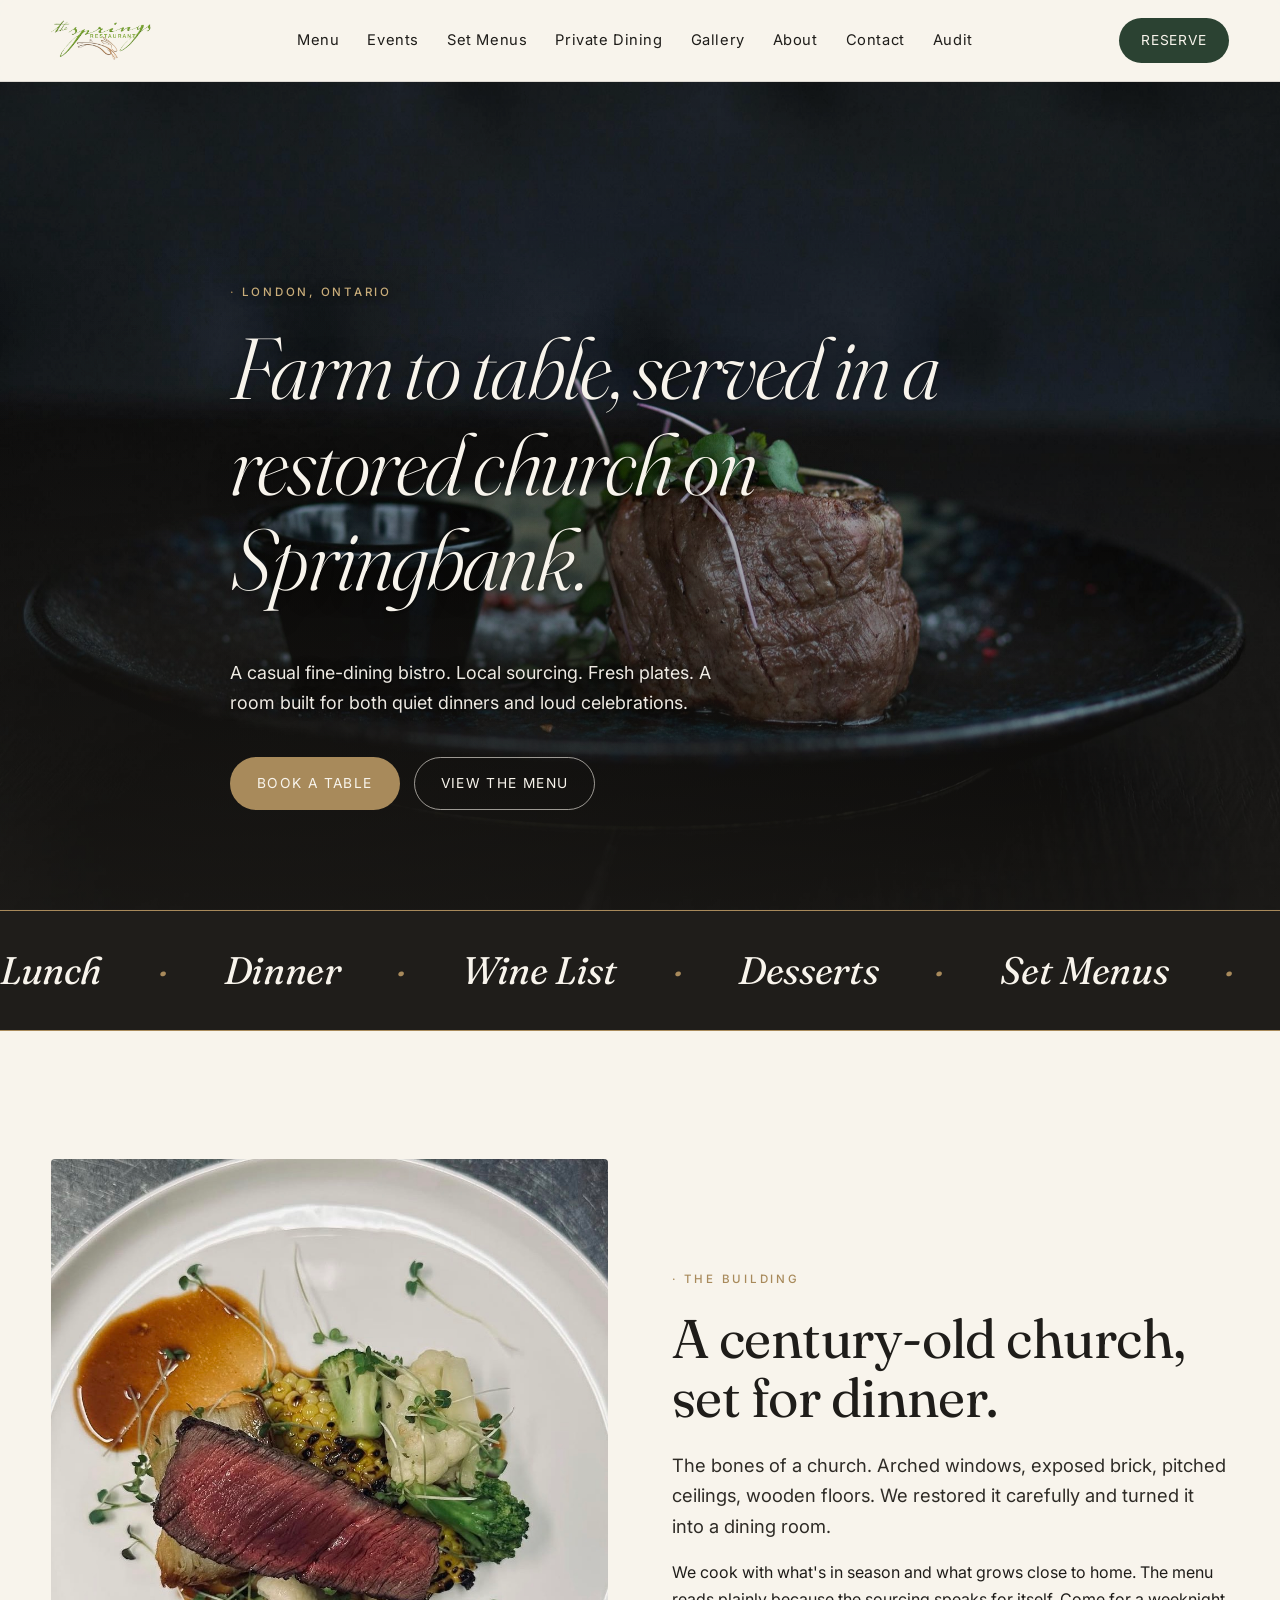
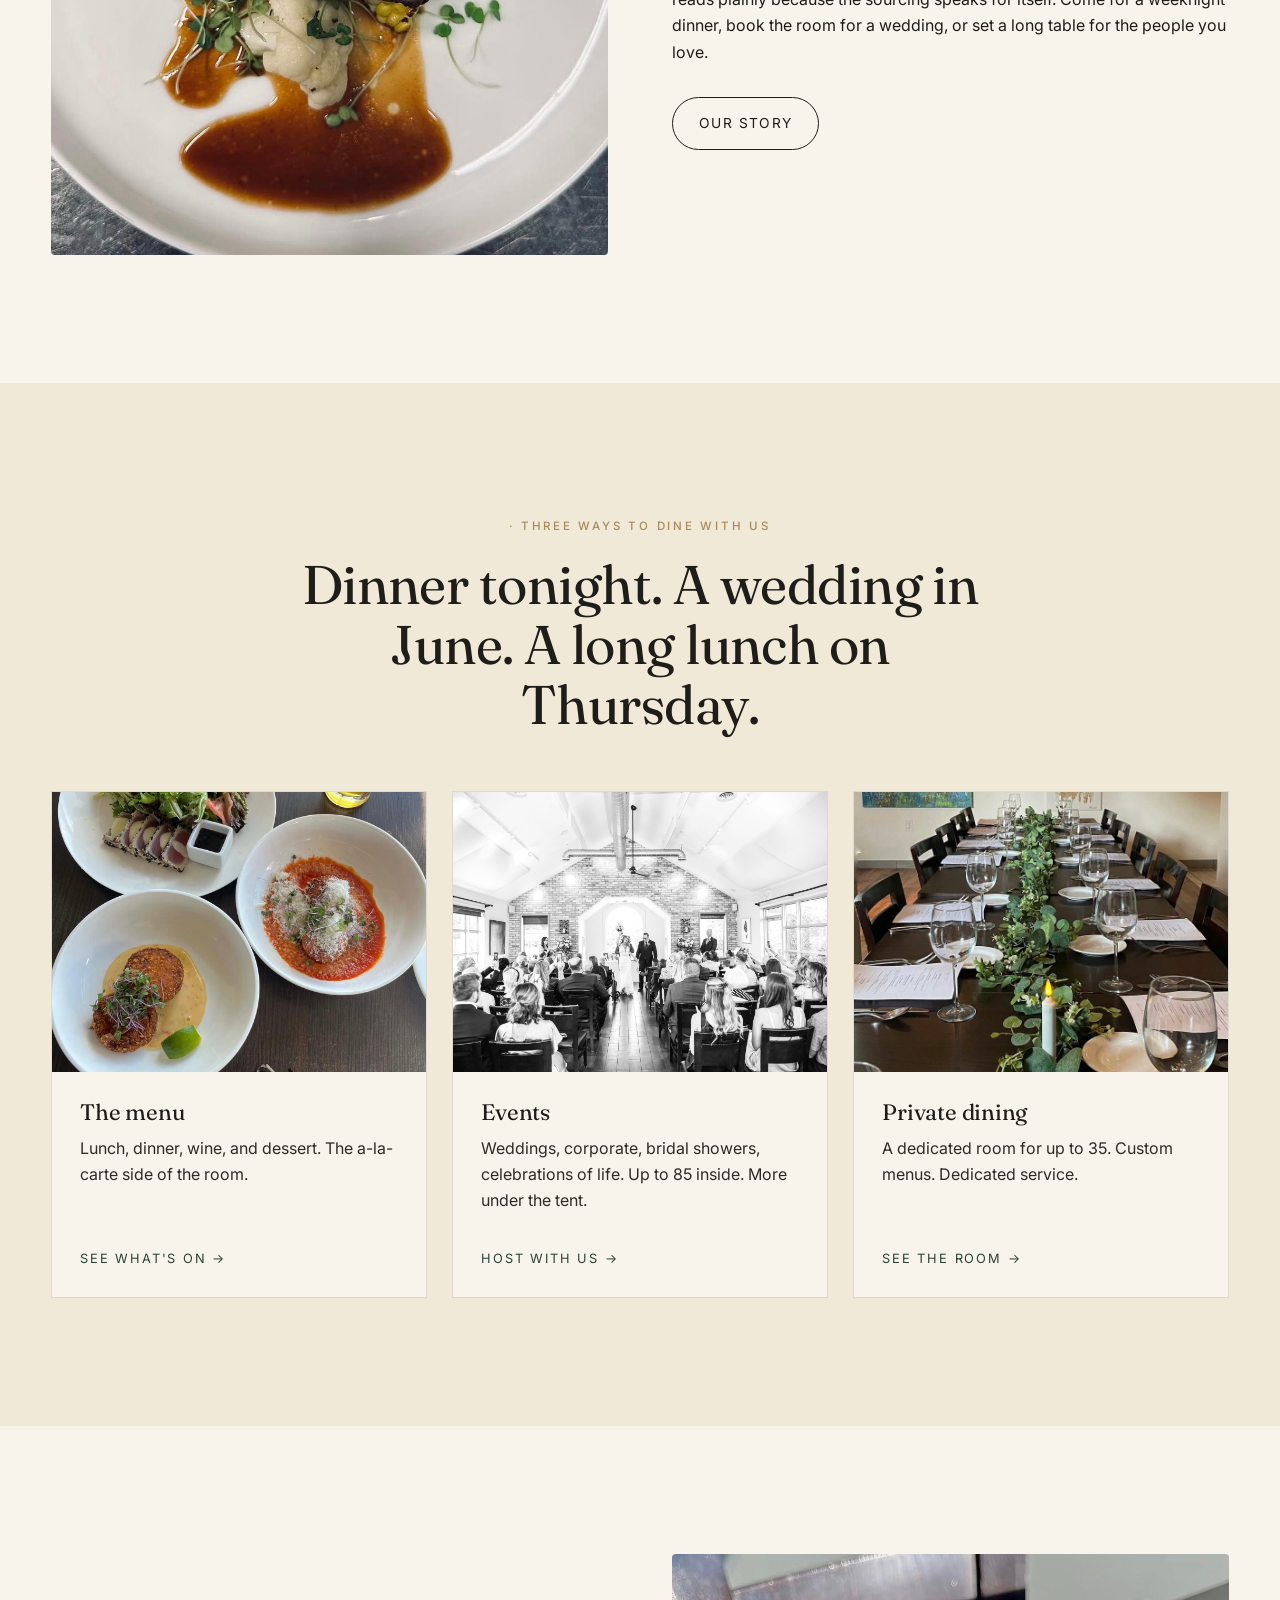
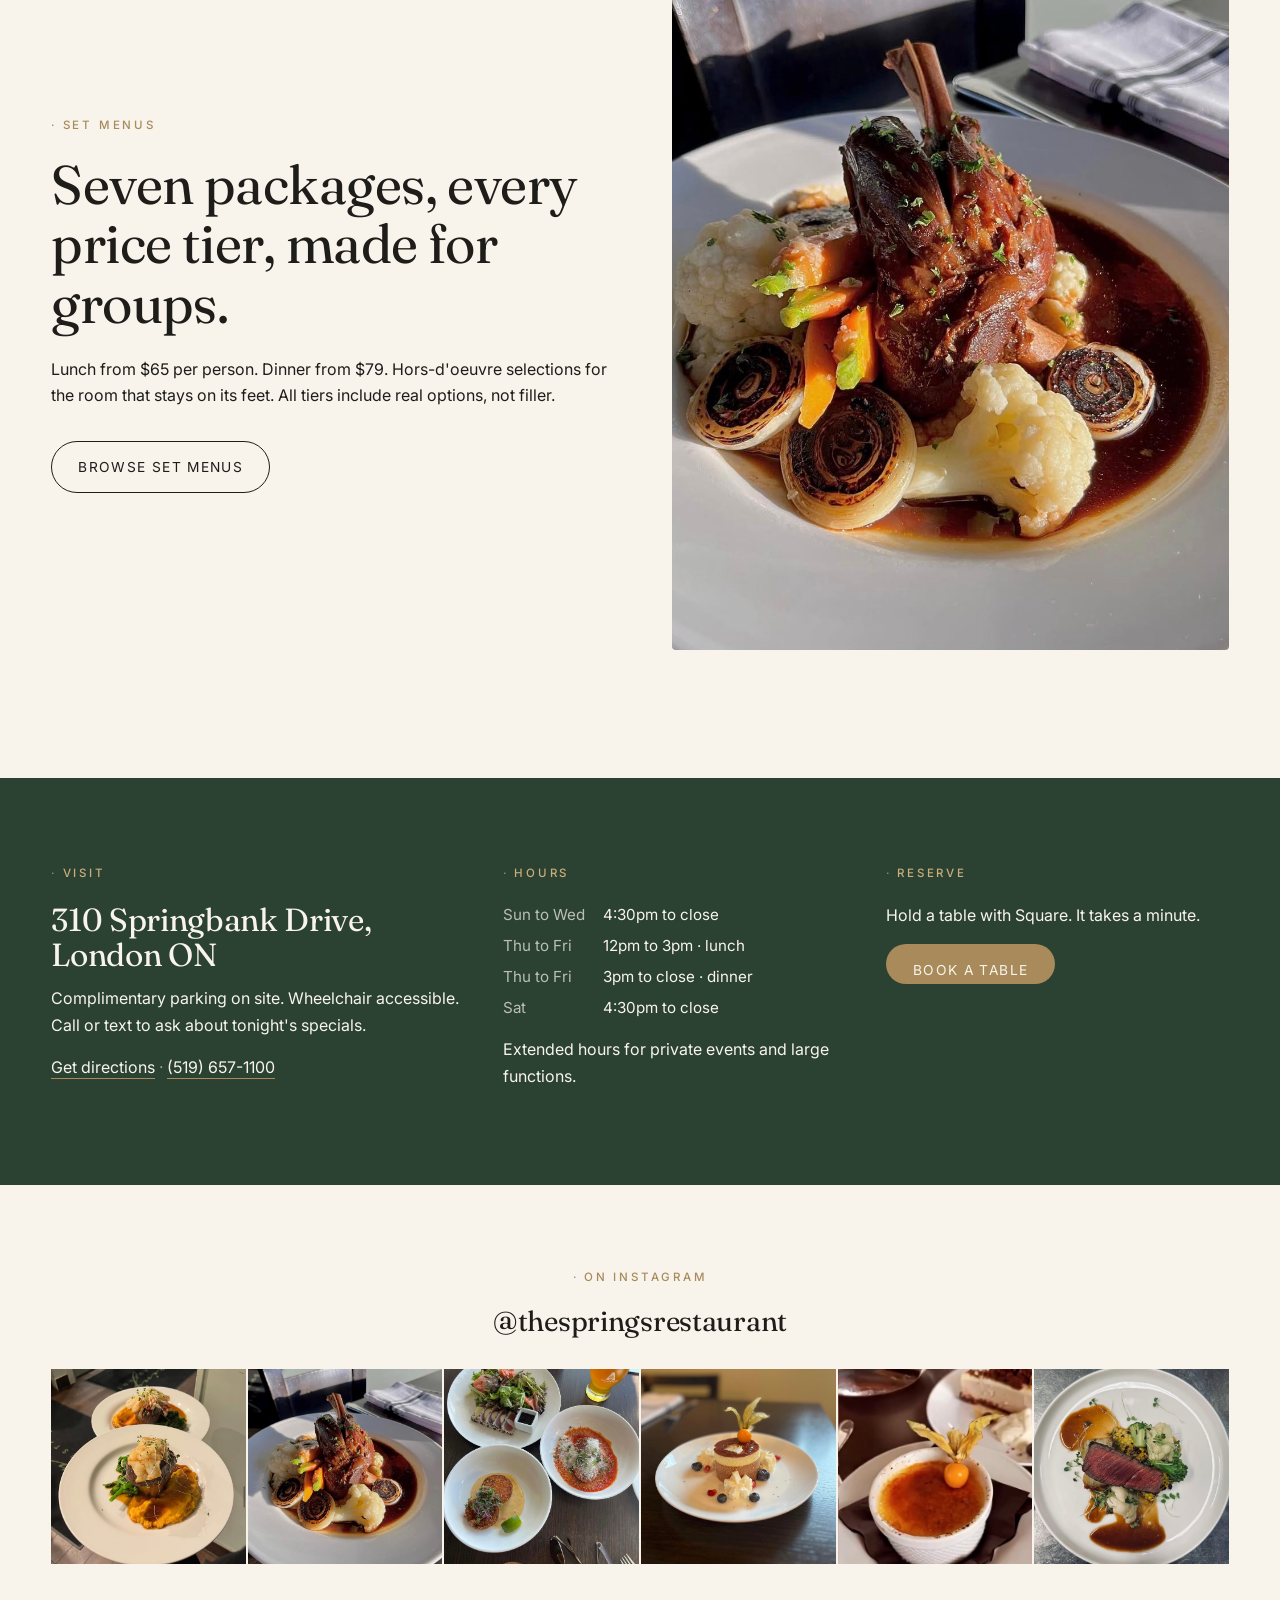
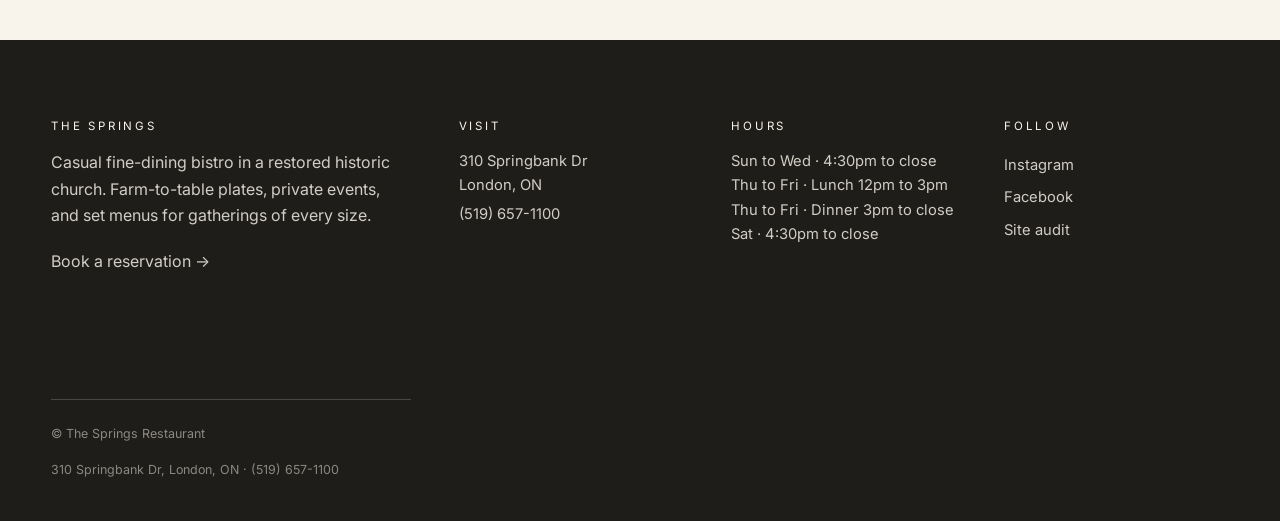
==== commit 51d348e1: "Menu transcribed · audit rewrite · hero + nav polish · mobile pass · menu.html: full a-la-carte, dri" ====
--- a/index.html
+++ b/index.html
@@ -58,6 +58,7 @@
         <li><a href="gallery.html">Gallery</a></li>
         <li><a href="about.html">About</a></li>
         <li><a href="contact.html">Contact</a></li>
+        <li><a href="audit.html">Audit</a></li>
       </ul>
       <a href="https://book.squareup.com/appointments/us98yrta83eva6/location/0G40BYAWMQCB0/services?buttonTextColor=ffffff&amp;color=5ea581&amp;locale=en&amp;referrer=so" class="nav-cta" target="_blank" rel="noopener">Reserve</a>
       <button class="nav-toggle" aria-label="Open menu" aria-expanded="false"><span></span></button>
@@ -68,10 +69,10 @@
 <main>
 
 <section class="hero">
-  <div class="hero-media" style="background-image: url('images/plates/surf-and-turf.jpg');"></div>
+  <div class="hero-media" style="background-image: url('images/hero/hero-plated.jpg');"></div>
   <div class="wrap">
     <div class="hero-inner">
-      <span class="eyebrow reveal">Since the church was converted</span>
+      <span class="eyebrow reveal">London, Ontario</span>
       <h1 class="reveal" data-delay="1">Farm to table, served in a restored church on Springbank.</h1>
       <p class="hero-sub reveal" data-delay="2">A casual fine-dining bistro. Local sourcing. Fresh plates. A room built for both quiet dinners and loud celebrations.</p>
       <div class="hero-ctas reveal" data-delay="3">
--- a/css/styles.css
+++ b/css/styles.css
@@ -90,6 +90,12 @@
   -webkit-backdrop-filter: saturate(140%) blur(10px);
   border-bottom: 1px solid var(--rule);
 }
+body.nav-open { overflow: hidden; }
+body.nav-open .site-header {
+  background: var(--ivory);
+  backdrop-filter: none;
+  -webkit-backdrop-filter: none;
+}
 .nav {
   display: flex;
   align-items: center;
@@ -194,7 +200,8 @@
   content: "";
   position: absolute; inset: 0; z-index: -1;
   background:
-    linear-gradient(180deg, rgba(31,29,26,0.35) 0%, rgba(31,29,26,0.1) 40%, rgba(31,29,26,0.8) 100%);
+    linear-gradient(180deg, rgba(31,29,26,0.2) 0%, rgba(31,29,26,0.05) 40%, rgba(31,29,26,0.45) 80%, rgba(31,29,26,0.7) 100%),
+    radial-gradient(ellipse at 20% 85%, rgba(31,29,26,0.35) 0%, rgba(31,29,26,0) 55%);
 }
 .hero-inner {
   padding: clamp(60px, 12vw, 140px) 0 clamp(48px, 8vw, 100px);
@@ -208,18 +215,28 @@
   font-style: italic;
   letter-spacing: -0.02em;
   margin-bottom: 0.6em;
-}
-.hero .eyebrow { color: var(--brass-soft); }
+  text-shadow: 0 2px 24px rgba(0, 0, 0, 0.5), 0 1px 3px rgba(0, 0, 0, 0.35);
+}
+.hero .eyebrow {
+  color: var(--brass-soft);
+  text-shadow: 0 1px 8px rgba(0, 0, 0, 0.5);
+}
 .hero-sub {
   font-size: clamp(1rem, 1.4vw, 1.15rem);
   max-width: 48ch;
-  color: rgba(248, 244, 236, 0.9);
+  color: rgba(248, 244, 236, 0.96);
   margin-bottom: 2.2em;
+  text-shadow: 0 1px 12px rgba(0, 0, 0, 0.55), 0 1px 2px rgba(0, 0, 0, 0.4);
 }
 .hero-ctas { display: flex; flex-wrap: wrap; gap: 14px; }
 
 .hero-short { min-height: 52vh; }
 .hero-mid   { min-height: 68vh; }
+.hero-darker::before {
+  background:
+    linear-gradient(180deg, rgba(31,29,26,0.55) 0%, rgba(31,29,26,0.45) 35%, rgba(31,29,26,0.75) 75%, rgba(31,29,26,0.92) 100%),
+    radial-gradient(ellipse at 20% 85%, rgba(31,29,26,0.5) 0%, rgba(31,29,26,0) 60%) !important;
+}
 
 @keyframes kenburns {
   0%   { transform: scale(1.08); }
@@ -466,6 +483,148 @@
   border-radius: 999px;
 }
 .pill svg { width: 12px; height: 12px; }
+.pill-inline {
+  padding: 1px 6px;
+  font-size: 0.6rem;
+  letter-spacing: 0.08em;
+  margin-left: 4px;
+  vertical-align: middle;
+  color: var(--forest);
+  border-color: var(--forest);
+}
+
+.menu-legend {
+  display: flex;
+  align-items: center;
+  flex-wrap: wrap;
+  gap: 10px 18px;
+  padding: 14px 18px;
+  margin: -24px 0 36px;
+  background: var(--ivory-warm);
+  border-left: 3px solid var(--forest);
+}
+.menu-legend .menu-note {
+  flex: 1 1 240px;
+  font-size: 0.78rem;
+  color: var(--charcoal-soft);
+  margin: 0;
+}
+
+.menu-section-head {
+  margin-bottom: 28px;
+}
+.menu-section-head h2 {
+  font-style: italic;
+  font-weight: 300;
+  color: var(--forest);
+  margin-bottom: 0.2em;
+}
+.menu-section-head p {
+  font-size: 1rem;
+  color: var(--charcoal-soft);
+  max-width: 62ch;
+}
+
+.menu-subhead {
+  font-family: var(--font-serif);
+  font-size: 1rem;
+  letter-spacing: 0.22em;
+  text-transform: uppercase;
+  color: var(--forest);
+  font-weight: 500;
+  margin: 48px 0 20px;
+  padding-bottom: 10px;
+  border-bottom: 1px solid var(--rule);
+}
+.menu-subhead .menu-subnote {
+  display: inline-block;
+  margin-left: 10px;
+  font-family: var(--font-sans);
+  font-size: 0.72rem;
+  letter-spacing: 0.12em;
+  text-transform: none;
+  color: var(--charcoal-soft);
+  font-weight: 400;
+}
+
+.menu-add {
+  font-size: 0.85rem;
+  color: var(--charcoal-soft);
+  margin-top: 4px;
+}
+.menu-add strong {
+  color: var(--forest);
+  letter-spacing: 0.12em;
+  text-transform: uppercase;
+  font-size: 0.72rem;
+  margin-right: 6px;
+}
+
+.menu-columns {
+  display: grid;
+  grid-template-columns: 1fr 1fr;
+  gap: 36px 64px;
+}
+.menu-columns > div > .menu-minihead:first-child { margin-top: 0; }
+
+.menu-minihead {
+  font-family: var(--font-sans);
+  font-size: 0.78rem;
+  letter-spacing: 0.2em;
+  text-transform: uppercase;
+  color: var(--brass);
+  font-weight: 600;
+  margin: 28px 0 10px;
+}
+.menu-minihead .menu-subnote {
+  margin-left: 8px;
+  color: var(--forest);
+  font-weight: 500;
+  letter-spacing: 0.1em;
+}
+
+.menu-list {
+  list-style: none;
+  padding: 0;
+  margin: 0 0 4px;
+}
+.menu-list li {
+  display: flex;
+  justify-content: space-between;
+  gap: 12px;
+  padding: 6px 0;
+  border-bottom: 1px dotted var(--rule);
+  font-size: 0.95rem;
+}
+.menu-list li > span:first-child { color: var(--charcoal); }
+.menu-list li > span:last-child {
+  color: var(--forest);
+  font-family: var(--font-serif);
+  white-space: nowrap;
+}
+.menu-list-plain li {
+  display: block;
+  border: none;
+  padding: 2px 0;
+  color: var(--charcoal-soft);
+}
+.menu-list-plain li em {
+  font-style: normal;
+  color: var(--brass);
+  font-size: 0.72rem;
+  letter-spacing: 0.16em;
+  text-transform: uppercase;
+  display: block;
+  margin: 10px 0 4px;
+}
+
+.menu-cta {
+  margin-top: 56px;
+  padding-top: 36px;
+  border-top: 1px solid var(--rule);
+  text-align: center;
+}
+.menu-cta p { max-width: none; margin: 0; }
 
 /* Events */
 .capacity-grid {
@@ -705,6 +864,26 @@
   line-height: 1.6;
   white-space: pre-wrap;
 }
+.audit-tech {
+  font-size: 0.85rem;
+  color: var(--charcoal-soft);
+  font-style: italic;
+  margin: 14px 0 0;
+  padding: 14px 16px;
+  background: rgba(31, 29, 26, 0.04);
+  border-left: 3px solid var(--rule);
+  line-height: 1.6;
+}
+.audit-tech strong {
+  font-style: normal;
+  font-weight: 600;
+  color: var(--charcoal);
+  letter-spacing: 0.06em;
+  text-transform: uppercase;
+  font-size: 0.72rem;
+  display: block;
+  margin-bottom: 4px;
+}
 
 .works { background: var(--forest); color: var(--ivory); padding: var(--section-pad) 0; }
 .works h2 { color: var(--ivory); }
@@ -743,12 +922,14 @@
   body.nav-open .nav-links {
     display: flex;
     position: fixed;
-    inset: 70px 0 0 0;
+    inset: 0;
     flex-direction: column;
     background: var(--ivory);
-    padding: 40px var(--gutter);
+    padding: 96px var(--gutter) 120px;
     gap: 12px;
-    z-index: 40;
+    z-index: 45;
+    overflow-y: auto;
+    box-shadow: 0 -12px 40px rgba(31, 29, 26, 0.18);
   }
   body.nav-open .nav-links a { padding: 14px 0; font-size: 1.1rem; border-bottom: 1px solid var(--rule); }
   body.nav-open .nav > .nav-cta { display: inline-flex; position: fixed; bottom: 24px; left: 50%; transform: translateX(-50%); }
@@ -758,6 +939,8 @@
   .event-section.flip > .event-media { order: 0; }
   .card-grid, .capacity-grid, .set-menu-grid, .works-grid, .counters { grid-template-columns: 1fr; }
   .menu-items { grid-template-columns: 1fr; }
+  .menu-columns { grid-template-columns: 1fr; gap: 20px; }
+  .menu-legend { flex-direction: column; align-items: flex-start; }
   .form { grid-template-columns: 1fr; }
   .masonry { column-count: 2; }
   .ig-strip { grid-template-columns: repeat(3, 1fr); }
@@ -767,9 +950,32 @@
 
   .hero-inner { padding-top: 40px; }
   .hero h1 { font-size: clamp(2.4rem, 10vw, 3.4rem); }
+
+  .audit-hero { padding: 72px 0 40px; }
+  .audit-item { padding: 22px 18px; }
+  .audit-item h3 { font-size: 1.1rem; }
+  .compare-table { min-width: 640px; }
+  .compare-table th, .compare-table td { padding: 12px 12px; font-size: 0.9rem; }
+
+  .menu-tab { padding: 14px 14px; font-size: 0.76rem; letter-spacing: 0.12em; }
+  .menu-tabs { gap: 4px; }
+  .menu-section-head h2 { font-size: clamp(1.8rem, 7vw, 2.4rem); }
+
+  .set-menu-grid { grid-template-columns: 1fr; }
+
+  h1 { font-size: clamp(2.1rem, 8vw, 3rem); }
+  h2 { font-size: clamp(1.7rem, 6vw, 2.4rem); }
+
+  .site-header .nav { padding: 14px 0; }
+  .nav-brand img { height: 34px; }
 }
 
 @media (max-width: 480px) {
+  .counter .label { font-size: 0.68rem; letter-spacing: 0.14em; }
+  .counter .n { font-size: 2.4rem; }
+  .counter { padding: 18px 16px 20px; }
+  .audit-item header { gap: 10px; }
+  .compare-table { min-width: 520px; }
   .masonry { column-count: 1; }
   .ig-strip { grid-template-columns: repeat(2, 1fr); }
 }
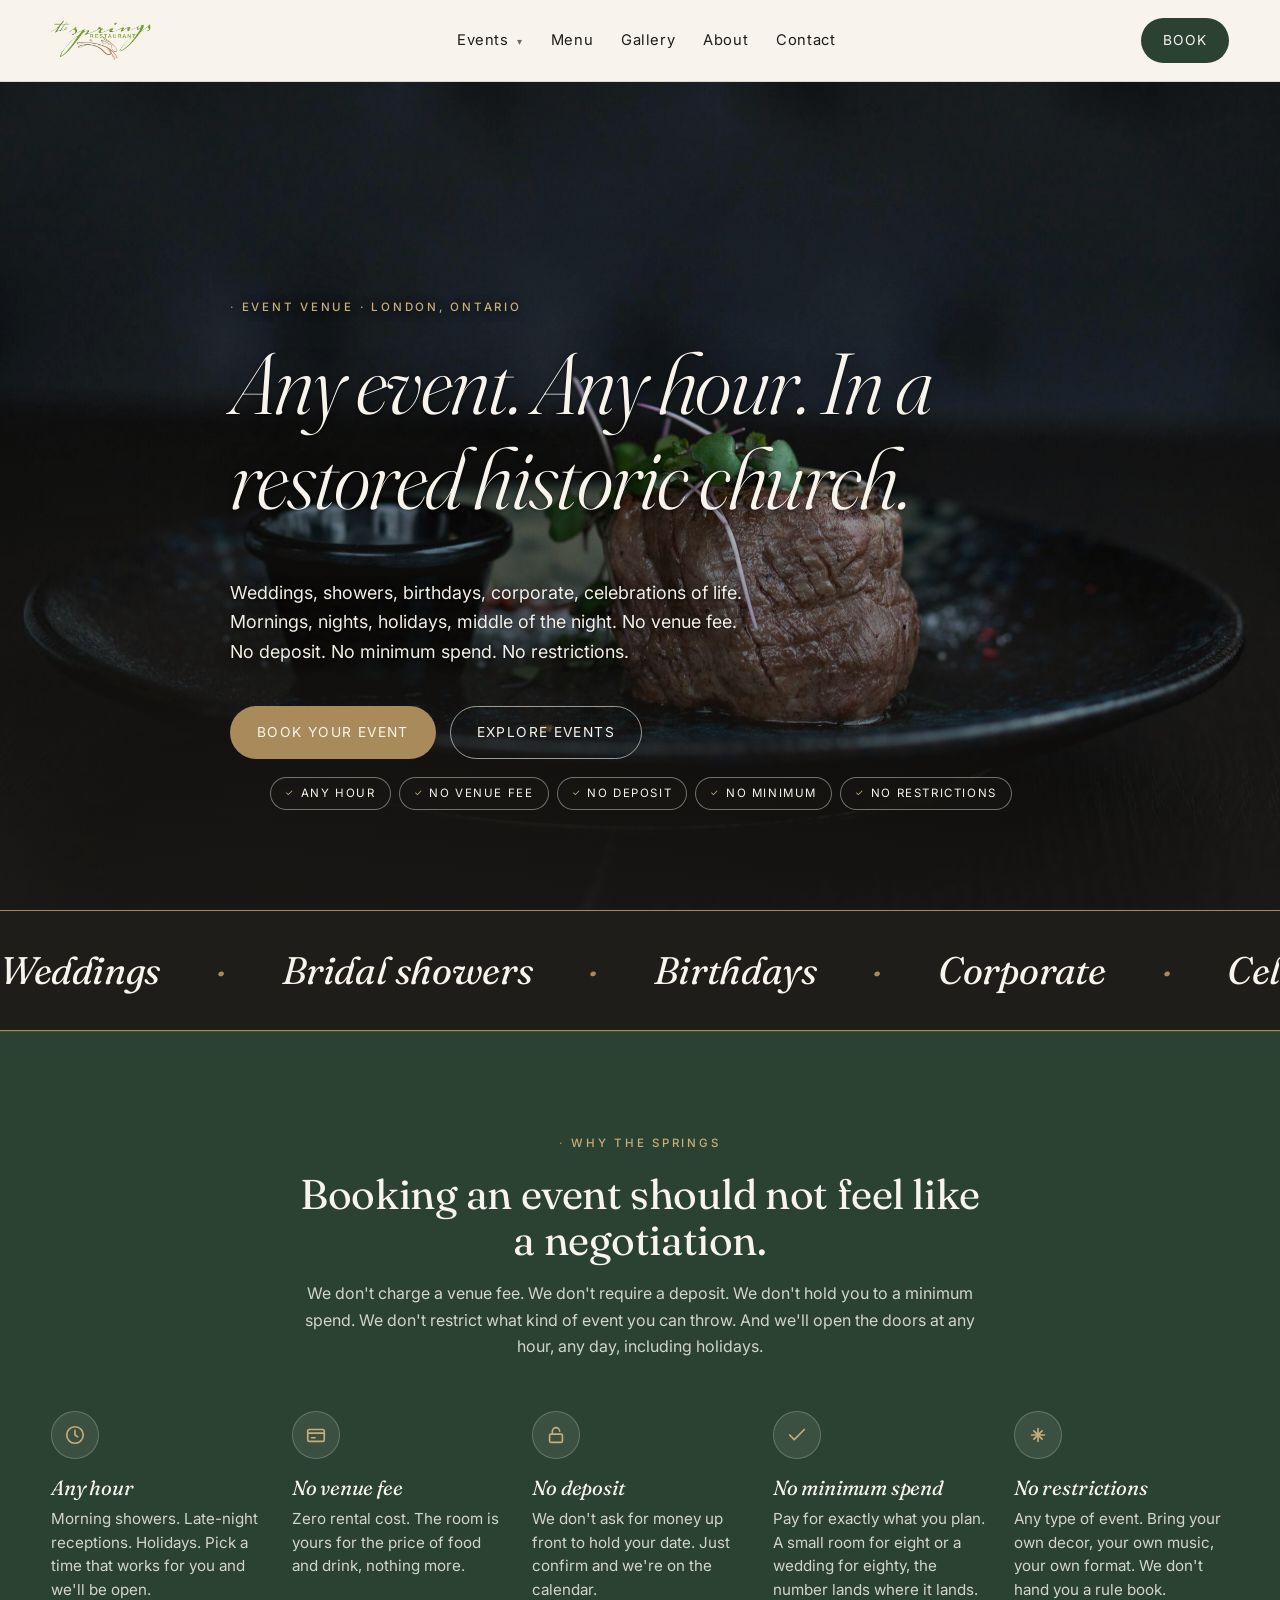
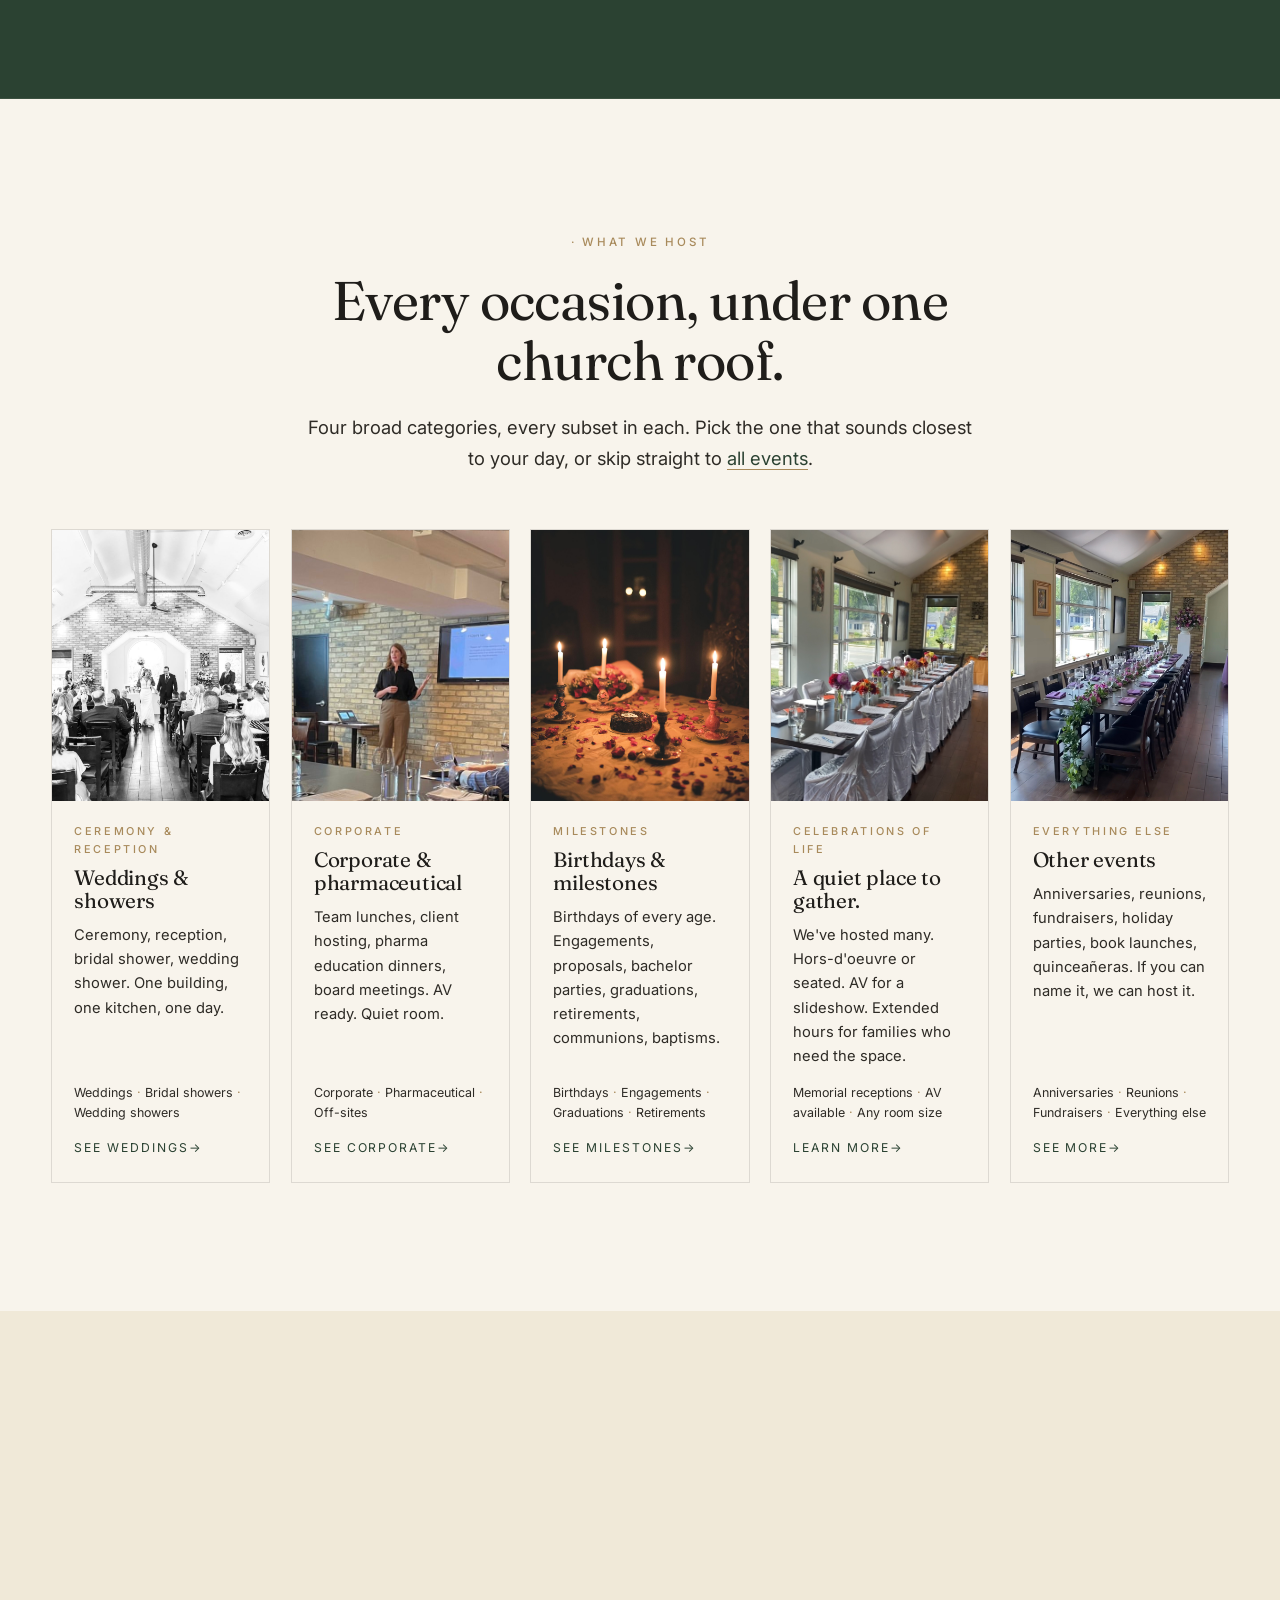
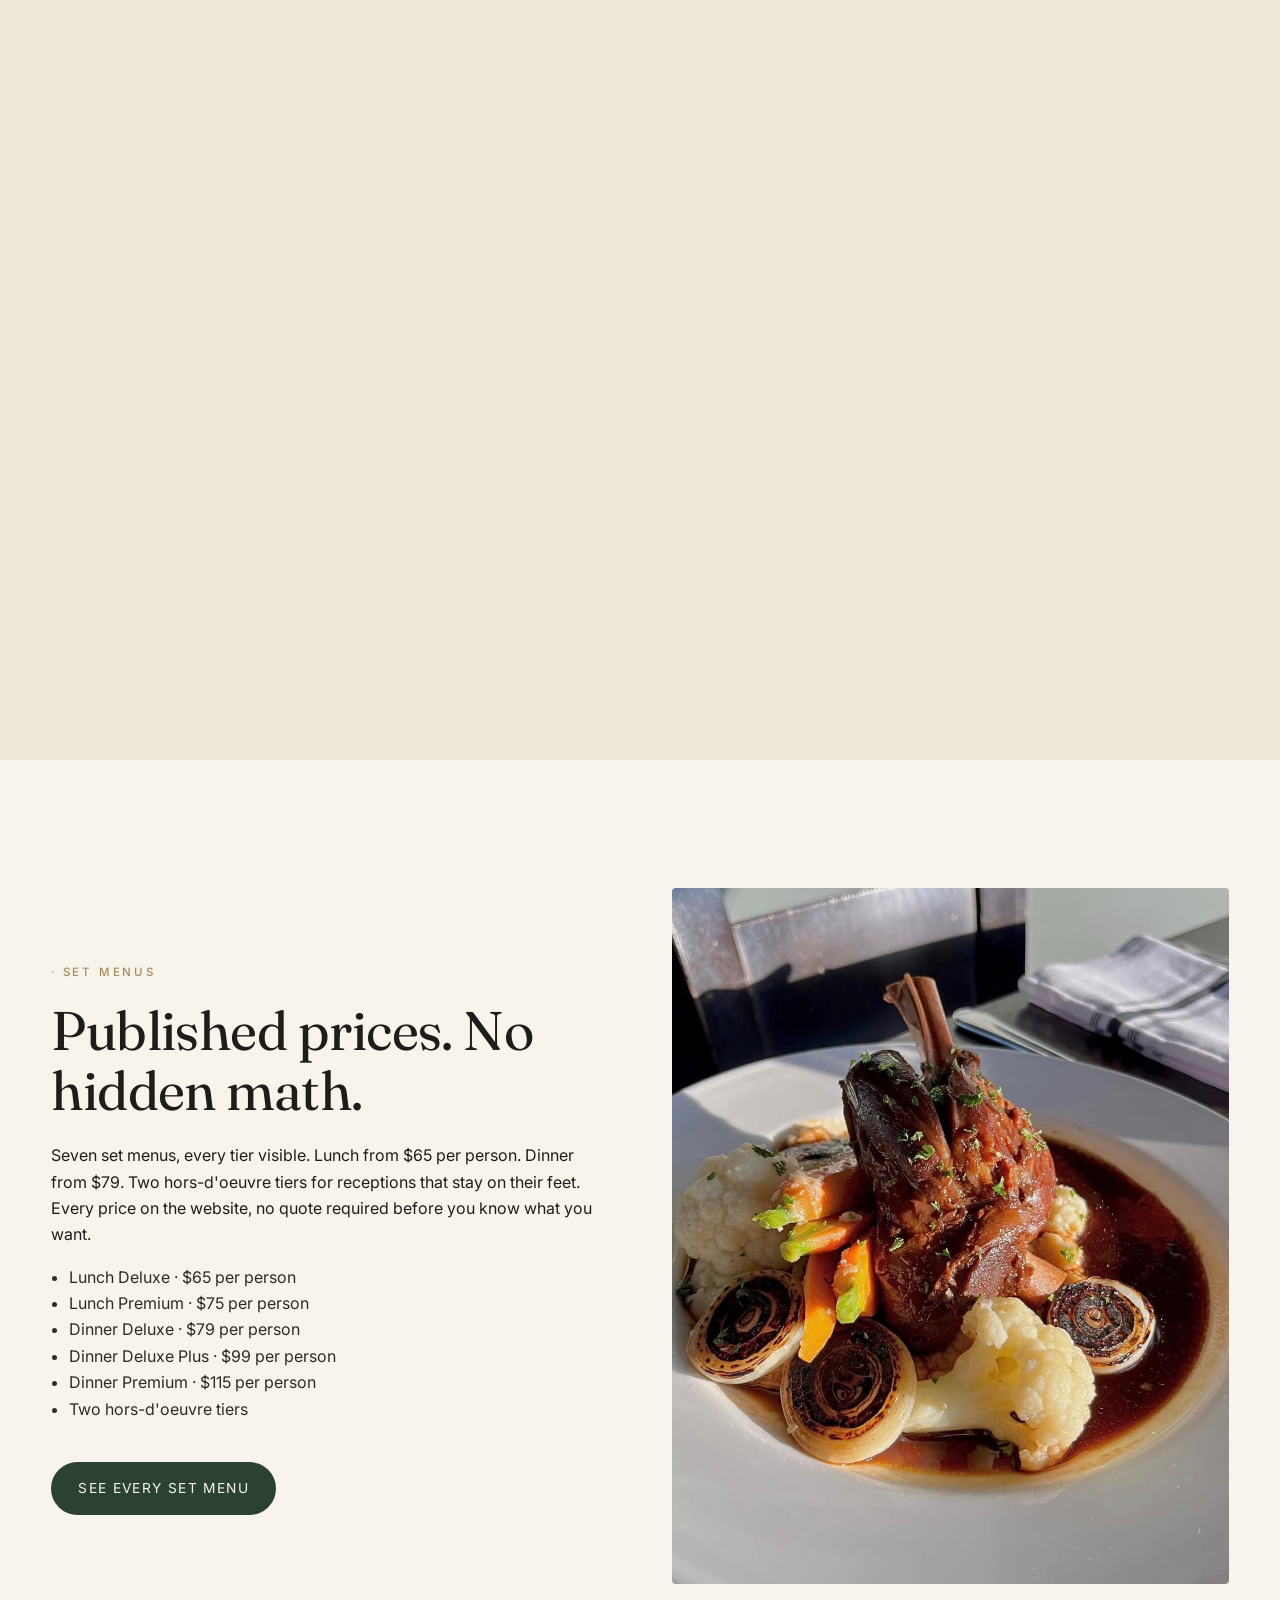
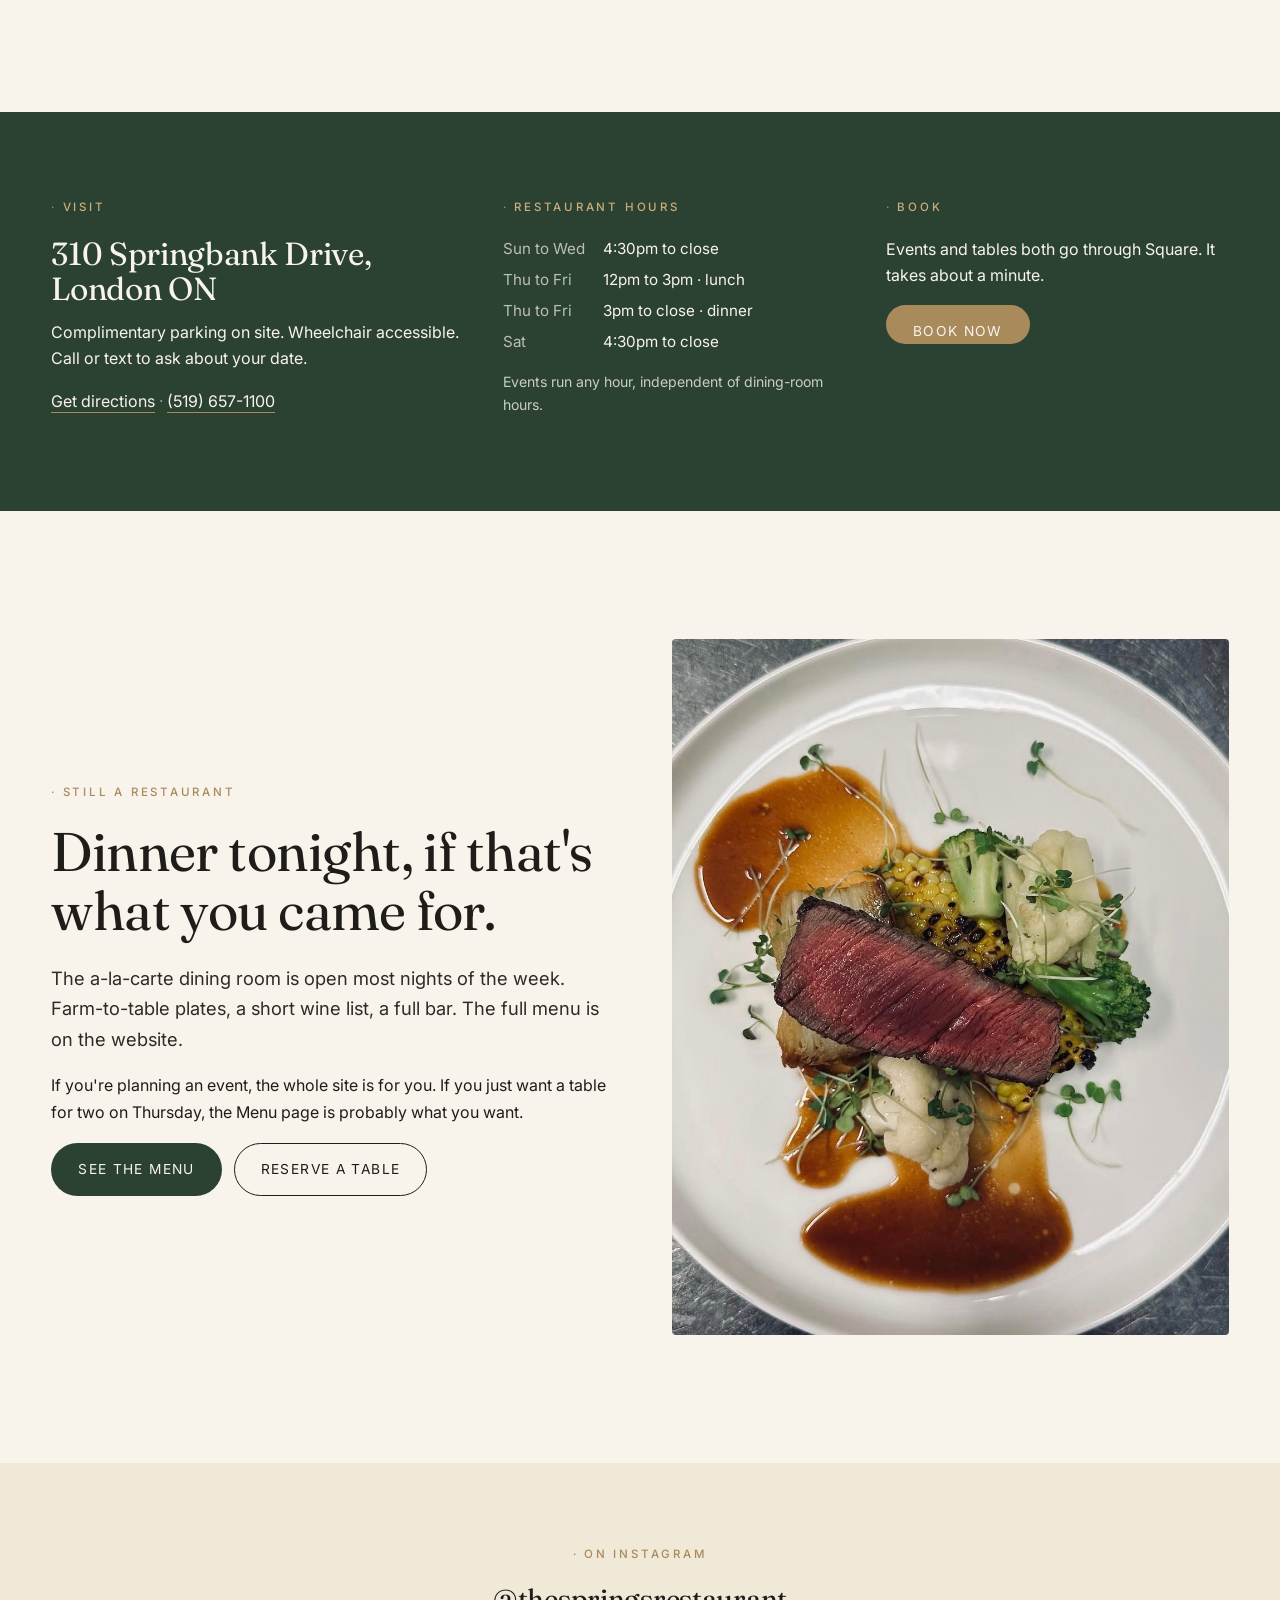
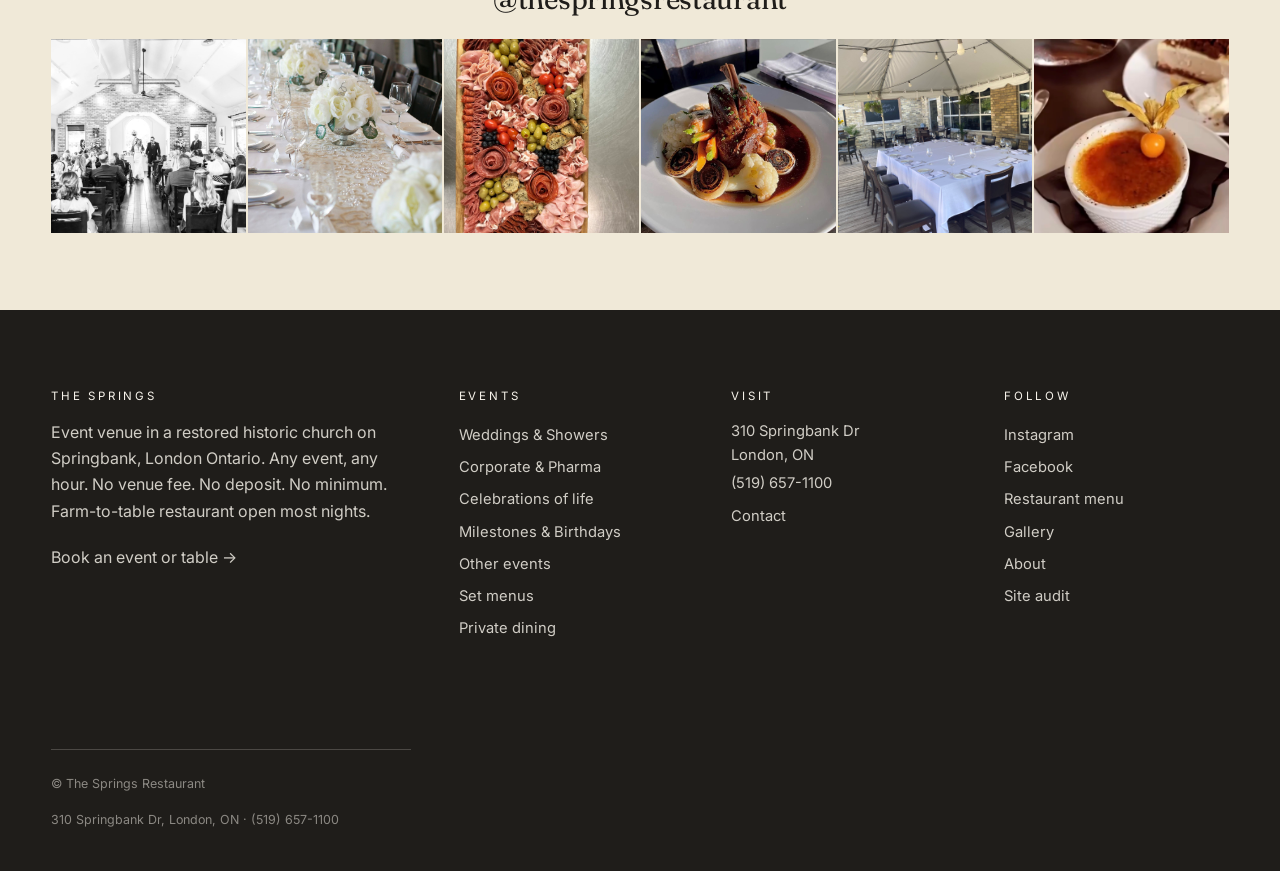
==== commit 1e0e0bf0: "Events-first rebuild · 14 pages · SEO infrastructure · Square-only booking Repositions the site from" ====
--- a/index.html
+++ b/index.html
@@ -3,11 +3,21 @@
 <head>
 <meta charset="utf-8">
 <meta name="viewport" content="width=device-width, initial-scale=1">
-<title>The Springs Restaurant · Casual fine-dining on Springbank, London ON</title>
-<meta name="description" content="Casual fine-dining bistro in a restored historic church at 310 Springbank Dr, London Ontario. Farm-to-table plates, private events, and set menus for gatherings of up to 120.">
-<meta property="og:title" content="The Springs Restaurant">
-<meta property="og:description" content="Farm-to-table, served in a restored church on Springbank.">
-<meta property="og:image" content="images/plates/surf-and-turf.jpg">
+<title>Event Venue in London Ontario · Any Hour, No Fee · The Springs</title>
+<meta name="description" content="Event venue in a restored historic church on Springbank in London, Ontario. Weddings, showers, birthdays, corporate, celebrations of life. Any hour. No venue fee. No deposit. No minimum spend. No restrictions.">
+<link rel="canonical" href="https://momentumedia.github.io/the-springs-restaurant/">
+<meta property="og:type" content="website">
+<meta property="og:url" content="https://momentumedia.github.io/the-springs-restaurant/">
+<meta property="og:title" content="The Springs · Event venue in London, Ontario">
+<meta property="og:description" content="Any event. Any hour. No venue fee. No deposit. No minimum. In a restored historic church on Springbank.">
+<meta property="og:image" content="https://momentumedia.github.io/the-springs-restaurant/images/venue/main-venue-1.jpg">
+<meta property="og:image:alt" content="The Springs main venue set for an event with a long table and purple florals under arched church windows.">
+<meta property="og:site_name" content="The Springs Restaurant">
+<meta name="twitter:card" content="summary_large_image">
+<meta name="twitter:title" content="The Springs · Event venue in London, Ontario">
+<meta name="twitter:description" content="Any event. Any hour. No venue fee. No deposit. No minimum. In a restored historic church on Springbank.">
+<meta name="twitter:image" content="https://momentumedia.github.io/the-springs-restaurant/images/venue/main-venue-1.jpg">
+<link rel="icon" type="image/svg+xml" href="favicon.svg">
 <link rel="preconnect" href="https://fonts.googleapis.com">
 <link rel="preconnect" href="https://fonts.gstatic.com" crossorigin>
 <link href="https://fonts.googleapis.com/css2?family=Fraunces:ital,opsz,wght@0,9..144,300;0,9..144,400;0,9..144,500;1,9..144,300;1,9..144,400&family=Inter:wght@300;400;500;600&display=swap" rel="stylesheet">
@@ -15,29 +25,67 @@
 <script type="application/ld+json">
 {
   "@context": "https://schema.org",
-  "@type": "Restaurant",
-  "name": "The Springs Restaurant",
-  "image": "images/plates/surf-and-turf.jpg",
-  "address": {
-    "@type": "PostalAddress",
-    "streetAddress": "310 Springbank Dr",
-    "addressLocality": "London",
-    "addressRegion": "ON",
-    "addressCountry": "CA"
-  },
-  "telephone": "+1-519-657-1100",
-  "servesCuisine": "Farm-to-table bistro",
-  "priceRange": "$$$",
-  "acceptsReservations": "True",
-  "url": "https://www.thespringsrestaurant.com/",
-  "sameAs": [
-    "https://www.instagram.com/thespringsrestaurant",
-    "https://www.facebook.com/profile.php?id=100086305566439"
-  ],
-  "openingHoursSpecification": [
-    {"@type": "OpeningHoursSpecification","dayOfWeek":["Sunday","Monday","Tuesday","Wednesday","Saturday"],"opens":"16:30","closes":"23:00"},
-    {"@type": "OpeningHoursSpecification","dayOfWeek":["Thursday","Friday"],"opens":"12:00","closes":"15:00"},
-    {"@type": "OpeningHoursSpecification","dayOfWeek":["Thursday","Friday"],"opens":"15:00","closes":"23:00"}
+  "@graph": [
+    {
+      "@type": ["EventVenue", "LocalBusiness"],
+      "@id": "https://momentumedia.github.io/the-springs-restaurant/#venue",
+      "name": "The Springs Restaurant",
+      "alternateName": "The Springs Event Venue",
+      "description": "Event venue in a restored historic church at 310 Springbank Drive, London, Ontario. Weddings, bridal showers, birthdays, corporate and pharmaceutical events, celebrations of life, graduations, retirements, and every milestone in between. Open any hour. No venue fee. No deposit. No minimum spend.",
+      "image": "https://momentumedia.github.io/the-springs-restaurant/images/venue/main-venue-1.jpg",
+      "logo": "https://momentumedia.github.io/the-springs-restaurant/images/logo/springs-logo.webp",
+      "url": "https://momentumedia.github.io/the-springs-restaurant/",
+      "telephone": "+1-519-657-1100",
+      "priceRange": "$$$",
+      "address": {
+        "@type": "PostalAddress",
+        "streetAddress": "310 Springbank Dr",
+        "addressLocality": "London",
+        "addressRegion": "ON",
+        "addressCountry": "CA"
+      },
+      "maximumAttendeeCapacity": 120,
+      "amenityFeature": [
+        {"@type": "LocationFeatureSpecification", "name": "No venue fee", "value": true},
+        {"@type": "LocationFeatureSpecification", "name": "No deposit required", "value": true},
+        {"@type": "LocationFeatureSpecification", "name": "No minimum spend", "value": true},
+        {"@type": "LocationFeatureSpecification", "name": "Open any hour", "value": true},
+        {"@type": "LocationFeatureSpecification", "name": "Wheelchair accessible", "value": true},
+        {"@type": "LocationFeatureSpecification", "name": "Complimentary on-site parking", "value": true},
+        {"@type": "LocationFeatureSpecification", "name": "Outdoor tent", "value": true}
+      ],
+      "sameAs": [
+        "https://instagram.com/thespringsrestaurant",
+        "https://www.facebook.com/profile.php?id=100086305566439"
+      ],
+      "areaServed": [
+        {"@type": "City", "name": "London, Ontario"},
+        {"@type": "AdministrativeArea", "name": "Middlesex County"}
+      ]
+    },
+    {
+      "@type": "Restaurant",
+      "@id": "https://momentumedia.github.io/the-springs-restaurant/#restaurant",
+      "name": "The Springs Restaurant",
+      "image": "https://momentumedia.github.io/the-springs-restaurant/images/plates/surf-and-turf.jpg",
+      "url": "https://momentumedia.github.io/the-springs-restaurant/menu.html",
+      "servesCuisine": "Farm-to-table bistro",
+      "priceRange": "$$$",
+      "acceptsReservations": "True",
+      "telephone": "+1-519-657-1100",
+      "address": {
+        "@type": "PostalAddress",
+        "streetAddress": "310 Springbank Dr",
+        "addressLocality": "London",
+        "addressRegion": "ON",
+        "addressCountry": "CA"
+      },
+      "openingHoursSpecification": [
+        {"@type": "OpeningHoursSpecification","dayOfWeek":["Sunday","Monday","Tuesday","Wednesday","Saturday"],"opens":"16:30","closes":"23:00"},
+        {"@type": "OpeningHoursSpecification","dayOfWeek":["Thursday","Friday"],"opens":"12:00","closes":"15:00"},
+        {"@type": "OpeningHoursSpecification","dayOfWeek":["Thursday","Friday"],"opens":"15:00","closes":"23:00"}
+      ]
+    }
   ]
 }
 </script>
@@ -47,20 +95,31 @@
 <header class="site-header">
   <div class="wrap">
     <nav class="nav" aria-label="Primary">
-      <a href="index.html" class="nav-brand" aria-label="The Springs Restaurant">
-        <img src="images/logo/springs-logo.webp" alt="The Springs Restaurant">
+      <a href="index.html" class="nav-brand" aria-label="The Springs · home">
+        <img src="images/logo/springs-logo.webp" alt="The Springs" width="140" height="40">
       </a>
       <ul class="nav-links">
+        <li class="has-sub">
+          <a href="events.html">Events <span class="chev" aria-hidden="true">▾</span></a>
+          <ul class="submenu" role="menu">
+            <li><a href="events.html">All events</a></li>
+            <li><div class="submenu-divider"></div></li>
+            <li><a href="weddings.html">Weddings · Showers</a></li>
+            <li><a href="corporate-events.html">Corporate · Pharmaceutical</a></li>
+            <li><a href="celebration-of-life.html">Celebrations of life</a></li>
+            <li><a href="milestones.html">Milestones · Birthdays</a></li>
+            <li><a href="other-events.html">Other events</a></li>
+            <li><div class="submenu-divider"></div></li>
+            <li><a href="set-menus.html">Set menus</a></li>
+            <li><a href="private-dining.html">Private dining</a></li>
+          </ul>
+        </li>
         <li><a href="menu.html">Menu</a></li>
-        <li><a href="events.html">Events</a></li>
-        <li><a href="set-menus.html">Set Menus</a></li>
-        <li><a href="private-dining.html">Private Dining</a></li>
         <li><a href="gallery.html">Gallery</a></li>
         <li><a href="about.html">About</a></li>
         <li><a href="contact.html">Contact</a></li>
-        <li><a href="audit.html">Audit</a></li>
       </ul>
-      <a href="https://book.squareup.com/appointments/us98yrta83eva6/location/0G40BYAWMQCB0/services?buttonTextColor=ffffff&amp;color=5ea581&amp;locale=en&amp;referrer=so" class="nav-cta" target="_blank" rel="noopener">Reserve</a>
+      <a href="https://book.squareup.com/appointments/us98yrta83eva6/location/0G40BYAWMQCB0/services?buttonTextColor=ffffff&amp;color=5ea581&amp;locale=en&amp;referrer=so" class="nav-cta" target="_blank" rel="noopener">Book</a>
       <button class="nav-toggle" aria-label="Open menu" aria-expanded="false"><span></span></button>
     </nav>
   </div>
@@ -72,72 +131,149 @@
   <div class="hero-media" style="background-image: url('images/hero/hero-plated.jpg');"></div>
   <div class="wrap">
     <div class="hero-inner">
-      <span class="eyebrow reveal">London, Ontario</span>
-      <h1 class="reveal" data-delay="1">Farm to table, served in a restored church on Springbank.</h1>
-      <p class="hero-sub reveal" data-delay="2">A casual fine-dining bistro. Local sourcing. Fresh plates. A room built for both quiet dinners and loud celebrations.</p>
+      <span class="eyebrow reveal">Event venue · London, Ontario</span>
+      <h1 class="reveal" data-delay="1">Any event. Any hour. In a restored historic church.</h1>
+      <p class="hero-sub reveal" data-delay="2">Weddings, showers, birthdays, corporate, celebrations of life. Mornings, nights, holidays, middle of the night. No venue fee. No deposit. No minimum spend. No restrictions.</p>
       <div class="hero-ctas reveal" data-delay="3">
-        <a class="btn btn-brass" href="https://book.squareup.com/appointments/us98yrta83eva6/location/0G40BYAWMQCB0/services?buttonTextColor=ffffff&amp;color=5ea581&amp;locale=en&amp;referrer=so" target="_blank" rel="noopener">Book a Table</a>
-        <a class="btn btn-ghost" href="menu.html">View the Menu</a>
-      </div>
+        <a class="btn btn-brass" href="https://book.squareup.com/appointments/us98yrta83eva6/location/0G40BYAWMQCB0/services?buttonTextColor=ffffff&amp;color=5ea581&amp;locale=en&amp;referrer=so" target="_blank" rel="noopener">Book your event</a>
+        <a class="btn btn-ghost" href="events.html">Explore events</a>
+      </div>
+      <ul class="hero-pills reveal" data-delay="3" aria-label="What makes us flexible">
+        <li class="hero-pill">Any hour</li>
+        <li class="hero-pill">No venue fee</li>
+        <li class="hero-pill">No deposit</li>
+        <li class="hero-pill">No minimum</li>
+        <li class="hero-pill">No restrictions</li>
+      </ul>
     </div>
   </div>
 </section>
 
 <section class="marquee" aria-hidden="true">
   <div class="marquee-track">
-    <span>Lunch <em class="dot">·</em> Dinner <em class="dot">·</em> Wine List <em class="dot">·</em> Desserts <em class="dot">·</em> Set Menus <em class="dot">·</em> Weddings <em class="dot">·</em> Private Events <em class="dot">·</em> Farm to Table <em class="dot">·</em></span>
-    <span>Lunch <em class="dot">·</em> Dinner <em class="dot">·</em> Wine List <em class="dot">·</em> Desserts <em class="dot">·</em> Set Menus <em class="dot">·</em> Weddings <em class="dot">·</em> Private Events <em class="dot">·</em> Farm to Table <em class="dot">·</em></span>
+    <span>Weddings <em class="dot">·</em> Bridal showers <em class="dot">·</em> Birthdays <em class="dot">·</em> Corporate <em class="dot">·</em> Celebrations of life <em class="dot">·</em> Engagements <em class="dot">·</em> Retirements <em class="dot">·</em> Graduations <em class="dot">·</em></span>
+    <span>Weddings <em class="dot">·</em> Bridal showers <em class="dot">·</em> Birthdays <em class="dot">·</em> Corporate <em class="dot">·</em> Celebrations of life <em class="dot">·</em> Engagements <em class="dot">·</em> Retirements <em class="dot">·</em> Graduations <em class="dot">·</em></span>
+  </div>
+</section>
+
+<section class="usp-band">
+  <div class="wrap">
+    <div class="usp-heading reveal">
+      <span class="eyebrow">Why The Springs</span>
+      <h2>Booking an event should not feel like a negotiation.</h2>
+      <p>We don't charge a venue fee. We don't require a deposit. We don't hold you to a minimum spend. We don't restrict what kind of event you can throw. And we'll open the doors at any hour, any day, including holidays.</p>
+    </div>
+    <ul class="usp-grid">
+      <li class="reveal">
+        <span class="usp-icon" aria-hidden="true"><svg viewBox="0 0 24 24" fill="none" stroke="currentColor" stroke-width="1.8" stroke-linecap="round" stroke-linejoin="round"><circle cx="12" cy="12" r="9"/><path d="M12 7v5l3 2"/></svg></span>
+        <h3>Any hour</h3>
+        <p>Morning showers. Late-night receptions. Holidays. Pick a time that works for you and we'll be open.</p>
+      </li>
+      <li class="reveal" data-delay="1">
+        <span class="usp-icon" aria-hidden="true"><svg viewBox="0 0 24 24" fill="none" stroke="currentColor" stroke-width="1.8" stroke-linecap="round" stroke-linejoin="round"><rect x="3" y="6" width="18" height="13" rx="1.5"/><path d="M3 10h18"/><path d="M7 15h4"/></svg></span>
+        <h3>No venue fee</h3>
+        <p>Zero rental cost. The room is yours for the price of food and drink, nothing more.</p>
+      </li>
+      <li class="reveal" data-delay="2">
+        <span class="usp-icon" aria-hidden="true"><svg viewBox="0 0 24 24" fill="none" stroke="currentColor" stroke-width="1.8" stroke-linecap="round" stroke-linejoin="round"><rect x="5" y="11" width="14" height="9" rx="1.5"/><path d="M8 11V8a4 4 0 0 1 8 0"/></svg></span>
+        <h3>No deposit</h3>
+        <p>We don't ask for money up front to hold your date. Just confirm and we're on the calendar.</p>
+      </li>
+      <li class="reveal" data-delay="3">
+        <span class="usp-icon" aria-hidden="true"><svg viewBox="0 0 24 24" fill="none" stroke="currentColor" stroke-width="1.8" stroke-linecap="round" stroke-linejoin="round"><path d="M4 12l5 5L20 6"/></svg></span>
+        <h3>No minimum spend</h3>
+        <p>Pay for exactly what you plan. A small room for eight or a wedding for eighty, the number lands where it lands.</p>
+      </li>
+      <li class="reveal" data-delay="3">
+        <span class="usp-icon" aria-hidden="true"><svg viewBox="0 0 24 24" fill="none" stroke="currentColor" stroke-width="1.8" stroke-linecap="round" stroke-linejoin="round"><path d="M12 5v14M5 12h14"/><path d="M7.5 7.5l9 9M16.5 7.5l-9 9"/></svg></span>
+        <h3>No restrictions</h3>
+        <p>Any type of event. Bring your own decor, your own music, your own format. We don't hand you a rule book.</p>
+      </li>
+    </ul>
   </div>
 </section>
 
 <section class="section">
+  <div class="wrap">
+    <div class="text-center reveal" style="max-width: 760px; margin: 0 auto 56px;">
+      <span class="eyebrow">What we host</span>
+      <h2>Every occasion, under one church roof.</h2>
+      <p class="lede" style="margin: 0 auto;">Four broad categories, every subset in each. Pick the one that sounds closest to your day, or skip straight to <a href="events.html" style="color: var(--forest); border-bottom: 1px solid var(--brass);">all events</a>.</p>
+    </div>
+    <div class="event-types">
+      <a class="event-type-card reveal" href="weddings.html">
+        <div class="etc-media" style="background-image: url('images/events/wedding-ceremony.jpg');"></div>
+        <div class="etc-body">
+          <span class="etc-eyebrow">Ceremony &amp; reception</span>
+          <h3>Weddings &amp; showers</h3>
+          <p>Ceremony, reception, bridal shower, wedding shower. One building, one kitchen, one day.</p>
+          <ul class="etc-list"><li>Weddings</li><li>Bridal showers</li><li>Wedding showers</li></ul>
+          <span class="etc-link">See weddings</span>
+        </div>
+      </a>
+      <a class="event-type-card reveal" data-delay="1" href="corporate-events.html">
+        <div class="etc-media" style="background-image: url('images/events/corporate-presentation.jpg');"></div>
+        <div class="etc-body">
+          <span class="etc-eyebrow">Corporate</span>
+          <h3>Corporate &amp; pharmaceutical</h3>
+          <p>Team lunches, client hosting, pharma education dinners, board meetings. AV ready. Quiet room.</p>
+          <ul class="etc-list"><li>Corporate</li><li>Pharmaceutical</li><li>Off-sites</li></ul>
+          <span class="etc-link">See corporate</span>
+        </div>
+      </a>
+      <a class="event-type-card reveal" data-delay="2" href="milestones.html">
+        <div class="etc-media" style="background-image: url('images/stock/milestones/birthday-table.jpg');"></div>
+        <div class="etc-body">
+          <span class="etc-eyebrow">Milestones</span>
+          <h3>Birthdays &amp; milestones</h3>
+          <p>Birthdays of every age. Engagements, proposals, bachelor parties, graduations, retirements, communions, baptisms.</p>
+          <ul class="etc-list"><li>Birthdays</li><li>Engagements</li><li>Graduations</li><li>Retirements</li></ul>
+          <span class="etc-link">See milestones</span>
+        </div>
+      </a>
+      <a class="event-type-card reveal" data-delay="3" href="celebration-of-life.html">
+        <div class="etc-media" style="background-image: url('images/venue/main-venue-3.jpg');"></div>
+        <div class="etc-body">
+          <span class="etc-eyebrow">Celebrations of life</span>
+          <h3>A quiet place to gather.</h3>
+          <p>We've hosted many. Hors-d'oeuvre or seated. AV for a slideshow. Extended hours for families who need the space.</p>
+          <ul class="etc-list"><li>Memorial receptions</li><li>AV available</li><li>Any room size</li></ul>
+          <span class="etc-link">Learn more</span>
+        </div>
+      </a>
+      <a class="event-type-card reveal" data-delay="3" href="other-events.html">
+        <div class="etc-media" style="background-image: url('images/venue/main-venue-1.jpg');"></div>
+        <div class="etc-body">
+          <span class="etc-eyebrow">Everything else</span>
+          <h3>Other events</h3>
+          <p>Anniversaries, reunions, fundraisers, holiday parties, book launches, quinceañeras. If you can name it, we can host it.</p>
+          <ul class="etc-list"><li>Anniversaries</li><li>Reunions</li><li>Fundraisers</li><li>Everything else</li></ul>
+          <span class="etc-link">See more</span>
+        </div>
+      </a>
+    </div>
+  </div>
+</section>
+
+<section class="section" style="background: var(--ivory-warm);">
   <div class="wrap">
     <div class="split">
       <div class="split-media reveal">
-        <img src="images/plates/beef-tenderloin.jpg" alt="Seared beef tenderloin with charred corn and seasonal vegetables">
+        <img src="images/venue/main-venue-2.jpg" alt="Interior of The Springs event venue: exposed brick, pitched wood ceilings, arched church windows.">
       </div>
       <div class="reveal" data-delay="1">
         <span class="eyebrow">The building</span>
-        <h2>A century-old church, set for dinner.</h2>
-        <p class="lede">The bones of a church. Arched windows, exposed brick, pitched ceilings, wooden floors. We restored it carefully and turned it into a dining room.</p>
-        <p>We cook with what's in season and what grows close to home. The menu reads plainly because the sourcing speaks for itself. Come for a weeknight dinner, book the room for a wedding, or set a long table for the people you love.</p>
+        <h2>A century-old church, restored and set for your day.</h2>
+        <p class="lede">Arched windows, exposed brick, pitched wood ceilings, soft light through stained glass. We restored the bones carefully, then turned it into the kind of room people remember.</p>
+        <p>Main hall seats 85. Private room for 35. An outdoor tent for receptions that outgrow the building. The kitchen runs farm-to-table and the service team has done every kind of day under these ceilings.</p>
+        <ul class="spec-grid" aria-label="Venue specs">
+          <li><span class="label">Main hall</span><span class="value">Up to 85</span><span class="value-sub">seated dinner</span></li>
+          <li><span class="label">Private room</span><span class="value">Up to 35</span><span class="value-sub">long table</span></li>
+          <li><span class="label">Outdoor tent</span><span class="value">Overflow</span><span class="value-sub">beyond 85</span></li>
+          <li><span class="label">Accessibility</span><span class="value">Ground level</span><span class="value-sub">wheelchair accessible</span></li>
+        </ul>
         <a class="btn btn-outline mt-sm" href="about.html">Our story</a>
       </div>
-    </div>
-  </div>
-</section>
-
-<section class="section" style="background: var(--ivory-warm);">
-  <div class="wrap">
-    <div class="text-center reveal" style="max-width: 720px; margin: 0 auto 56px;">
-      <span class="eyebrow">Three ways to dine with us</span>
-      <h2>Dinner tonight. A wedding in June. A long lunch on Thursday.</h2>
-    </div>
-    <div class="card-grid">
-      <article class="card reveal">
-        <div class="card-media" style="background-image: url('images/plates/appetizer-trio.jpg');"></div>
-        <div class="card-body">
-          <h3>The menu</h3>
-          <p>Lunch, dinner, wine, and dessert. The a-la-carte side of the room.</p>
-          <a class="card-link" href="menu.html">See what's on</a>
-        </div>
-      </article>
-      <article class="card reveal" data-delay="1">
-        <div class="card-media" style="background-image: url('images/events/wedding-ceremony.jpg');"></div>
-        <div class="card-body">
-          <h3>Events</h3>
-          <p>Weddings, corporate, bridal showers, celebrations of life. Up to 85 inside. More under the tent.</p>
-          <a class="card-link" href="events.html">Host with us</a>
-        </div>
-      </article>
-      <article class="card reveal" data-delay="2">
-        <div class="card-media" style="background-image: url('images/venue/private-room-1.jpg');"></div>
-        <div class="card-body">
-          <h3>Private dining</h3>
-          <p>A dedicated room for up to 35. Custom menus. Dedicated service.</p>
-          <a class="card-link" href="private-dining.html">See the room</a>
-        </div>
-      </article>
     </div>
   </div>
 </section>
@@ -146,13 +282,21 @@
   <div class="wrap">
     <div class="split split-flip">
       <div class="split-media reveal">
-        <img src="images/plates/lamb-shank.jpg" alt="Braised lamb shank with red wine jus, cauliflower and roasted vegetables">
+        <img src="images/plates/lamb-shank.jpg" alt="Braised lamb shank with red wine jus, roasted cauliflower and seasonal vegetables on a white plate.">
       </div>
       <div class="reveal" data-delay="1">
         <span class="eyebrow">Set menus</span>
-        <h2>Seven packages, every price tier, made for groups.</h2>
-        <p>Lunch from $65 per person. Dinner from $79. Hors-d'oeuvre selections for the room that stays on its feet. All tiers include real options, not filler.</p>
-        <a class="btn btn-outline mt-sm" href="set-menus.html">Browse set menus</a>
+        <h2>Published prices. No hidden math.</h2>
+        <p>Seven set menus, every tier visible. Lunch from $65 per person. Dinner from $79. Two hors-d'oeuvre tiers for receptions that stay on their feet. Every price on the website, no quote required before you know what you want.</p>
+        <ul style="padding-left: 18px; color: var(--charcoal-soft); margin-bottom: 24px;">
+          <li>Lunch Deluxe · $65 per person</li>
+          <li>Lunch Premium · $75 per person</li>
+          <li>Dinner Deluxe · $79 per person</li>
+          <li>Dinner Deluxe Plus · $99 per person</li>
+          <li>Dinner Premium · $115 per person</li>
+          <li>Two hors-d'oeuvre tiers</li>
+        </ul>
+        <a class="btn btn-primary mt-sm" href="set-menus.html">See every set menu</a>
       </div>
     </div>
   </div>
@@ -163,40 +307,60 @@
     <div class="reveal">
       <span class="eyebrow">Visit</span>
       <h3>310 Springbank Drive, London ON</h3>
-      <p>Complimentary parking on site. Wheelchair accessible. Call or text to ask about tonight's specials.</p>
+      <p>Complimentary parking on site. Wheelchair accessible. Call or text to ask about your date.</p>
       <p><a href="https://maps.google.com/?q=310+Springbank+Dr+London+ON" target="_blank" rel="noopener">Get directions</a> <span style="opacity:0.5;"> · </span> <a href="tel:15196571100">(519) 657-1100</a></p>
     </div>
     <div class="reveal" data-delay="1">
-      <span class="eyebrow">Hours</span>
+      <span class="eyebrow">Restaurant hours</span>
       <dl>
         <dt>Sun to Wed</dt><dd>4:30pm to close</dd>
         <dt>Thu to Fri</dt><dd>12pm to 3pm · lunch</dd>
         <dt>Thu to Fri</dt><dd>3pm to close · dinner</dd>
         <dt>Sat</dt><dd>4:30pm to close</dd>
       </dl>
-      <p style="margin-top: 16px;">Extended hours for private events and large functions.</p>
+      <p style="margin-top: 16px; font-size: 0.88rem; color: rgba(248,244,236,0.78);">Events run any hour, independent of dining-room hours.</p>
     </div>
     <div class="reveal" data-delay="2">
-      <span class="eyebrow">Reserve</span>
-      <p>Hold a table with Square. It takes a minute.</p>
-      <a class="btn btn-brass" href="https://book.squareup.com/appointments/us98yrta83eva6/location/0G40BYAWMQCB0/services?buttonTextColor=ffffff&amp;color=5ea581&amp;locale=en&amp;referrer=so" target="_blank" rel="noopener">Book a Table</a>
-    </div>
-  </div>
-</section>
-
-<section class="section-tight">
-  <div class="wrap">
-    <div class="text-center reveal" style="margin-bottom: 32px;">
+      <span class="eyebrow">Book</span>
+      <p>Events and tables both go through Square. It takes about a minute.</p>
+      <a class="btn btn-brass" href="https://book.squareup.com/appointments/us98yrta83eva6/location/0G40BYAWMQCB0/services?buttonTextColor=ffffff&amp;color=5ea581&amp;locale=en&amp;referrer=so" target="_blank" rel="noopener">Book now</a>
+    </div>
+  </div>
+</section>
+
+<section class="section">
+  <div class="wrap">
+    <div class="split">
+      <div class="reveal">
+        <span class="eyebrow">Still a restaurant</span>
+        <h2>Dinner tonight, if that's what you came for.</h2>
+        <p class="lede">The a-la-carte dining room is open most nights of the week. Farm-to-table plates, a short wine list, a full bar. The full menu is on the website.</p>
+        <p>If you're planning an event, the whole site is for you. If you just want a table for two on Thursday, the Menu page is probably what you want.</p>
+        <div style="display: flex; gap: 12px; flex-wrap: wrap; margin-top: 18px;">
+          <a class="btn btn-primary" href="menu.html">See the menu</a>
+          <a class="btn btn-outline" href="https://book.squareup.com/appointments/us98yrta83eva6/location/0G40BYAWMQCB0/services?buttonTextColor=ffffff&amp;color=5ea581&amp;locale=en&amp;referrer=so" target="_blank" rel="noopener">Reserve a table</a>
+        </div>
+      </div>
+      <div class="split-media reveal" data-delay="1">
+        <img src="images/plates/beef-tenderloin.jpg" alt="Seared beef tenderloin with charred corn and seasonal vegetables, on a black plate.">
+      </div>
+    </div>
+  </div>
+</section>
+
+<section class="section-tight" style="background: var(--ivory-warm);">
+  <div class="wrap">
+    <div class="text-center reveal" style="margin-bottom: 24px;">
       <span class="eyebrow">On Instagram</span>
       <h3>@thespringsrestaurant</h3>
     </div>
     <div class="ig-strip reveal" data-delay="1">
-      <a href="https://instagram.com/thespringsrestaurant" target="_blank" rel="noopener" style="background-image: url('images/plates/surf-and-turf.jpg');" aria-label="Surf and turf plate"></a>
-      <a href="https://instagram.com/thespringsrestaurant" target="_blank" rel="noopener" style="background-image: url('images/plates/lamb-shank.jpg');" aria-label="Lamb shank plate"></a>
-      <a href="https://instagram.com/thespringsrestaurant" target="_blank" rel="noopener" style="background-image: url('images/plates/appetizer-trio.jpg');" aria-label="Appetizer trio"></a>
-      <a href="https://instagram.com/thespringsrestaurant" target="_blank" rel="noopener" style="background-image: url('images/plates/chocolate-mousse.jpg');" aria-label="Chocolate mousse dessert"></a>
+      <a href="https://instagram.com/thespringsrestaurant" target="_blank" rel="noopener" style="background-image: url('images/events/wedding-ceremony.jpg');" aria-label="Wedding ceremony at The Springs"></a>
+      <a href="https://instagram.com/thespringsrestaurant" target="_blank" rel="noopener" style="background-image: url('images/events/decorated-white.jpg');" aria-label="Bridal shower setup with white florals"></a>
+      <a href="https://instagram.com/thespringsrestaurant" target="_blank" rel="noopener" style="background-image: url('images/platters/charcuterie.jpg');" aria-label="Charcuterie platter"></a>
+      <a href="https://instagram.com/thespringsrestaurant" target="_blank" rel="noopener" style="background-image: url('images/plates/lamb-shank.jpg');" aria-label="Braised lamb shank plate"></a>
+      <a href="https://instagram.com/thespringsrestaurant" target="_blank" rel="noopener" style="background-image: url('images/venue/outdoor-tent.jpg');" aria-label="Outdoor tent with string lights"></a>
       <a href="https://instagram.com/thespringsrestaurant" target="_blank" rel="noopener" style="background-image: url('images/plates/creme-brulee.jpg');" aria-label="Creme brulee dessert"></a>
-      <a href="https://instagram.com/thespringsrestaurant" target="_blank" rel="noopener" style="background-image: url('images/plates/beef-tenderloin.jpg');" aria-label="Beef tenderloin plate"></a>
     </div>
   </div>
 </section>
@@ -207,8 +371,20 @@
   <div class="wrap">
     <div class="brand-block">
       <h4>The Springs</h4>
-      <p>Casual fine-dining bistro in a restored historic church. Farm-to-table plates, private events, and set menus for gatherings of every size.</p>
-      <p><a href="https://book.squareup.com/appointments/us98yrta83eva6/location/0G40BYAWMQCB0/services?buttonTextColor=ffffff&amp;color=5ea581&amp;locale=en&amp;referrer=so" target="_blank" rel="noopener">Book a reservation →</a></p>
+      <p>Event venue in a restored historic church on Springbank, London Ontario. Any event, any hour. No venue fee. No deposit. No minimum. Farm-to-table restaurant open most nights.</p>
+      <p><a href="https://book.squareup.com/appointments/us98yrta83eva6/location/0G40BYAWMQCB0/services?buttonTextColor=ffffff&amp;color=5ea581&amp;locale=en&amp;referrer=so" target="_blank" rel="noopener">Book an event or table →</a></p>
+    </div>
+    <div>
+      <h4>Events</h4>
+      <ul>
+        <li><a href="weddings.html">Weddings &amp; Showers</a></li>
+        <li><a href="corporate-events.html">Corporate &amp; Pharma</a></li>
+        <li><a href="celebration-of-life.html">Celebrations of life</a></li>
+        <li><a href="milestones.html">Milestones &amp; Birthdays</a></li>
+        <li><a href="other-events.html">Other events</a></li>
+        <li><a href="set-menus.html">Set menus</a></li>
+        <li><a href="private-dining.html">Private dining</a></li>
+      </ul>
     </div>
     <div>
       <h4>Visit</h4>
@@ -216,15 +392,7 @@
         <li>310 Springbank Dr</li>
         <li>London, ON</li>
         <li><a href="tel:15196571100">(519) 657-1100</a></li>
-      </ul>
-    </div>
-    <div>
-      <h4>Hours</h4>
-      <ul>
-        <li>Sun to Wed · 4:30pm to close</li>
-        <li>Thu to Fri · Lunch 12pm to 3pm</li>
-        <li>Thu to Fri · Dinner 3pm to close</li>
-        <li>Sat · 4:30pm to close</li>
+        <li><a href="contact.html">Contact</a></li>
       </ul>
     </div>
     <div>
@@ -232,6 +400,9 @@
       <ul>
         <li><a href="https://instagram.com/thespringsrestaurant" target="_blank" rel="noopener">Instagram</a></li>
         <li><a href="https://www.facebook.com/profile.php?id=100086305566439" target="_blank" rel="noopener">Facebook</a></li>
+        <li><a href="menu.html">Restaurant menu</a></li>
+        <li><a href="gallery.html">Gallery</a></li>
+        <li><a href="about.html">About</a></li>
         <li><a href="audit.html">Site audit</a></li>
       </ul>
     </div>
--- a/css/styles.css
+++ b/css/styles.css
@@ -215,27 +215,32 @@
   font-style: italic;
   letter-spacing: -0.02em;
   margin-bottom: 0.6em;
-  text-shadow: 0 2px 24px rgba(0, 0, 0, 0.5), 0 1px 3px rgba(0, 0, 0, 0.35);
+  text-shadow: 0 2px 28px rgba(0, 0, 0, 0.7), 0 1px 3px rgba(0, 0, 0, 0.5);
 }
 .hero .eyebrow {
   color: var(--brass-soft);
-  text-shadow: 0 1px 8px rgba(0, 0, 0, 0.5);
+  text-shadow: 0 1px 10px rgba(0, 0, 0, 0.7);
 }
 .hero-sub {
   font-size: clamp(1rem, 1.4vw, 1.15rem);
   max-width: 48ch;
-  color: rgba(248, 244, 236, 0.96);
+  color: rgba(248, 244, 236, 0.98);
   margin-bottom: 2.2em;
-  text-shadow: 0 1px 12px rgba(0, 0, 0, 0.55), 0 1px 2px rgba(0, 0, 0, 0.4);
+  text-shadow: 0 1px 14px rgba(0, 0, 0, 0.7), 0 1px 3px rgba(0, 0, 0, 0.5);
 }
 .hero-ctas { display: flex; flex-wrap: wrap; gap: 14px; }
 
 .hero-short { min-height: 52vh; }
 .hero-mid   { min-height: 68vh; }
+.hero-mid::before {
+  background:
+    linear-gradient(180deg, rgba(31,29,26,0.45) 0%, rgba(31,29,26,0.3) 45%, rgba(31,29,26,0.65) 85%, rgba(31,29,26,0.85) 100%),
+    radial-gradient(ellipse at 20% 70%, rgba(31,29,26,0.45) 0%, rgba(31,29,26,0) 60%);
+}
 .hero-darker::before {
   background:
-    linear-gradient(180deg, rgba(31,29,26,0.55) 0%, rgba(31,29,26,0.45) 35%, rgba(31,29,26,0.75) 75%, rgba(31,29,26,0.92) 100%),
-    radial-gradient(ellipse at 20% 85%, rgba(31,29,26,0.5) 0%, rgba(31,29,26,0) 60%) !important;
+    linear-gradient(180deg, rgba(31,29,26,0.65) 0%, rgba(31,29,26,0.55) 35%, rgba(31,29,26,0.8) 75%, rgba(31,29,26,0.94) 100%),
+    radial-gradient(ellipse at 20% 70%, rgba(31,29,26,0.55) 0%, rgba(31,29,26,0) 60%) !important;
 }
 
 @keyframes kenburns {
@@ -905,7 +910,349 @@
 .mt-md { margin-top: 32px; }
 .mt-lg { margin-top: 64px; }
 
+/* USP band · "any hour · no fee · no deposit · no minimum" */
+.usp-band {
+  background: var(--forest);
+  color: var(--ivory);
+  padding: clamp(56px, 8vw, 96px) 0;
+  border-top: 1px solid rgba(248,244,236,0.08);
+  border-bottom: 1px solid rgba(248,244,236,0.08);
+}
+.usp-band-light {
+  background: var(--ivory-warm);
+  color: var(--charcoal);
+  border-top-color: var(--rule);
+  border-bottom-color: var(--rule);
+}
+.usp-band .usp-heading {
+  max-width: 680px;
+  margin: 0 auto clamp(32px, 4vw, 56px);
+  text-align: center;
+}
+.usp-band .usp-heading .eyebrow { color: var(--brass-soft); }
+.usp-band-light .usp-heading .eyebrow { color: var(--brass); }
+.usp-band .usp-heading h2 { color: var(--ivory); font-size: clamp(1.8rem, 3.4vw, 2.6rem); }
+.usp-band-light .usp-heading h2 { color: var(--charcoal); }
+.usp-band .usp-heading p { color: rgba(248,244,236,0.82); margin-left: auto; margin-right: auto; }
+.usp-band-light .usp-heading p { color: var(--charcoal-soft); }
+.usp-grid {
+  list-style: none;
+  padding: 0;
+  margin: 0;
+  display: grid;
+  grid-template-columns: repeat(5, minmax(0, 1fr));
+  gap: clamp(18px, 2vw, 28px);
+}
+.usp-grid li { padding: 0; }
+.usp-grid .usp-icon {
+  display: inline-flex;
+  align-items: center;
+  justify-content: center;
+  width: 48px;
+  height: 48px;
+  border-radius: 999px;
+  background: rgba(248,244,236,0.08);
+  border: 1px solid rgba(248,244,236,0.22);
+  color: var(--brass-soft);
+  margin-bottom: 18px;
+}
+.usp-band-light .usp-grid .usp-icon {
+  background: var(--ivory);
+  border-color: var(--rule);
+  color: var(--forest);
+}
+.usp-grid .usp-icon svg { width: 22px; height: 22px; }
+.usp-grid h3 {
+  color: var(--ivory);
+  font-family: var(--font-serif);
+  font-size: clamp(1.25rem, 1.6vw, 1.55rem);
+  margin: 0 0 8px;
+  font-weight: 400;
+  font-style: italic;
+  letter-spacing: -0.01em;
+}
+.usp-band-light .usp-grid h3 { color: var(--charcoal); }
+.usp-grid p {
+  font-size: 0.95rem;
+  color: rgba(248,244,236,0.82);
+  margin: 0;
+  max-width: 32ch;
+  line-height: 1.55;
+}
+.usp-band-light .usp-grid p { color: var(--charcoal-soft); }
+
+/* Nav dropdown (Events subnav) */
+.nav-links li.has-sub { position: relative; }
+.nav-links li.has-sub > a .chev {
+  display: inline-block;
+  margin-left: 4px;
+  font-size: 0.7em;
+  opacity: 0.65;
+  transition: transform 0.25s var(--ease);
+}
+.nav-links li.has-sub:hover > a .chev,
+.nav-links li.has-sub:focus-within > a .chev { transform: rotate(180deg); }
+.nav-links .submenu {
+  position: absolute;
+  top: 100%;
+  left: -14px;
+  background: var(--ivory);
+  border: 1px solid var(--rule);
+  padding: 10px 0;
+  min-width: 240px;
+  opacity: 0;
+  visibility: hidden;
+  transform: translateY(6px);
+  transition: opacity 0.25s var(--ease), transform 0.25s var(--ease), visibility 0s linear 0.25s;
+  list-style: none;
+  margin: 0;
+  z-index: 55;
+  box-shadow: 0 18px 48px rgba(31,29,26,0.14);
+  border-radius: 2px;
+}
+.nav-links li.has-sub:hover > .submenu,
+.nav-links li.has-sub:focus-within > .submenu,
+.nav-links li.has-sub > .submenu.touch-open {
+  opacity: 1;
+  visibility: visible;
+  transform: translateY(0);
+  transition: opacity 0.25s var(--ease), transform 0.25s var(--ease);
+}
+.nav-links li.has-sub > .submenu.touch-open ~ a .chev,
+.nav-links li.has-sub:hover > a .chev,
+.nav-links li.has-sub:focus-within > a .chev { transform: rotate(180deg); }
+.submenu li { margin: 0; }
+.submenu a {
+  display: block;
+  padding: 10px 20px;
+  font-size: 0.9rem;
+  letter-spacing: 0.02em;
+  white-space: nowrap;
+  color: var(--charcoal);
+}
+.submenu a::after { display: none !important; }
+.submenu a:hover, .submenu a[aria-current="page"] { background: var(--ivory-warm); color: var(--forest); }
+.submenu-divider { height: 1px; background: var(--rule); margin: 6px 0; }
+
+/* Event type cards (homepage + hubs) */
+.event-types {
+  display: grid;
+  grid-template-columns: repeat(5, minmax(0, 1fr));
+  gap: clamp(14px, 1.6vw, 22px);
+}
+.event-type-card {
+  background: var(--ivory);
+  border: 1px solid var(--rule);
+  overflow: hidden;
+  transition: transform 0.35s var(--ease), box-shadow 0.35s var(--ease);
+  display: flex;
+  flex-direction: column;
+  color: var(--charcoal);
+}
+.event-type-card:hover { transform: translateY(-4px); box-shadow: 0 14px 40px rgba(31,29,26,0.12); }
+.event-type-card .etc-media { aspect-ratio: 4 / 5; background-size: cover; background-position: center; }
+.event-type-card .etc-body { padding: 22px 22px 24px; display: flex; flex-direction: column; gap: 8px; flex: 1; }
+.event-type-card .etc-eyebrow {
+  font-size: 0.68rem;
+  letter-spacing: 0.24em;
+  text-transform: uppercase;
+  color: var(--brass);
+  font-weight: 500;
+}
+.event-type-card h3 { font-size: 1.3rem; margin: 0; font-family: var(--font-serif); }
+.event-type-card p { font-size: 0.92rem; color: var(--charcoal-soft); flex: 1; margin: 2px 0 6px; }
+.event-type-card .etc-list {
+  font-size: 0.78rem;
+  color: var(--charcoal-soft);
+  margin: 0 0 6px;
+  list-style: none;
+  padding: 0;
+}
+.event-type-card .etc-list li { display: inline; }
+.event-type-card .etc-list li:not(:last-child)::after { content: " · "; color: var(--brass); }
+.event-type-card .etc-link {
+  margin-top: auto;
+  font-size: 0.76rem;
+  letter-spacing: 0.16em;
+  text-transform: uppercase;
+  color: var(--forest);
+}
+.event-type-card .etc-link::after { content: " →"; transition: transform 0.3s var(--ease); display: inline-block; }
+.event-type-card:hover .etc-link::after { transform: translateX(4px); }
+
+/* Event cluster rows (events hub) */
+.cluster-head {
+  margin: clamp(48px, 6vw, 80px) 0 clamp(20px, 2vw, 28px);
+  padding-bottom: 14px;
+  border-bottom: 1px solid var(--rule);
+}
+.cluster-head:first-of-type { margin-top: 0; }
+.cluster-head h2 {
+  font-family: var(--font-serif);
+  font-size: clamp(1.6rem, 3vw, 2.2rem);
+  margin: 0;
+  color: var(--forest);
+  font-style: italic;
+  font-weight: 300;
+}
+.cluster-head p {
+  font-size: 0.95rem;
+  color: var(--charcoal-soft);
+  margin: 6px 0 0;
+  max-width: 60ch;
+}
+
+/* Spec grid (quick facts · capacity, hours, pricing, accessibility) */
+.spec-grid {
+  display: grid;
+  grid-template-columns: repeat(auto-fit, minmax(180px, 1fr));
+  gap: 14px;
+  margin: 24px 0;
+  list-style: none;
+  padding: 0;
+}
+.spec-grid li {
+  border: 1px solid var(--rule);
+  padding: 18px 20px;
+  background: var(--ivory);
+}
+.spec-grid .label {
+  display: block;
+  font-size: 0.68rem;
+  letter-spacing: 0.24em;
+  text-transform: uppercase;
+  color: var(--brass);
+  margin-bottom: 6px;
+  font-weight: 500;
+}
+.spec-grid .value {
+  font-family: var(--font-serif);
+  font-size: 1.3rem;
+  color: var(--forest);
+  line-height: 1.2;
+}
+.spec-grid .value-sub {
+  display: block;
+  font-family: var(--font-sans);
+  font-size: 0.82rem;
+  color: var(--charcoal-soft);
+  margin-top: 4px;
+}
+
+/* FAQ */
+.faq-list {
+  list-style: none;
+  padding: 0;
+  margin: 0;
+  display: grid;
+  gap: 14px;
+  max-width: 820px;
+}
+.faq-item {
+  border: 1px solid var(--rule);
+  background: var(--ivory);
+  padding: 24px 28px;
+}
+.faq-item h3 {
+  font-family: var(--font-serif);
+  font-size: 1.15rem;
+  margin: 0 0 6px;
+  color: var(--forest);
+  font-weight: 500;
+  letter-spacing: -0.005em;
+}
+.faq-item p { margin: 0; color: var(--charcoal-soft); font-size: 0.96rem; }
+
+/* Dual CTA · Square book + inquiry form */
+.dual-cta { display: flex; flex-wrap: wrap; gap: 14px; align-items: center; }
+.dual-cta .cta-note {
+  font-size: 0.82rem;
+  color: var(--charcoal-soft);
+  letter-spacing: 0.02em;
+  max-width: 38ch;
+}
+.hero .dual-cta .cta-note { color: rgba(248,244,236,0.86); text-shadow: 0 1px 8px rgba(0,0,0,0.5); }
+
+/* Landing-page hero accent (small pill above h1) */
+.hero-pills {
+  display: inline-flex;
+  flex-wrap: wrap;
+  gap: 8px;
+  margin: 18px 0 0;
+}
+.hero-pill {
+  display: inline-flex;
+  align-items: center;
+  gap: 6px;
+  padding: 6px 14px;
+  border: 1px solid rgba(248,244,236,0.42);
+  color: var(--ivory);
+  font-size: 0.72rem;
+  letter-spacing: 0.14em;
+  text-transform: uppercase;
+  border-radius: 999px;
+  background: rgba(31,29,26,0.28);
+  backdrop-filter: saturate(120%) blur(4px);
+  -webkit-backdrop-filter: saturate(120%) blur(4px);
+}
+.hero-pill::before { content: "✓"; color: var(--brass-soft); font-size: 0.82em; }
+
+/* Small gallery preview (4-up) */
+.gallery-preview {
+  display: grid;
+  grid-template-columns: repeat(4, 1fr);
+  gap: 6px;
+  margin: 20px 0;
+}
+.gallery-preview a {
+  aspect-ratio: 1 / 1;
+  background-size: cover;
+  background-position: center;
+  overflow: hidden;
+  position: relative;
+}
+.gallery-preview a::after {
+  content: "";
+  position: absolute; inset: 0;
+  background: rgba(31,29,26,0);
+  transition: background 0.3s var(--ease);
+}
+.gallery-preview a:hover::after { background: rgba(31,29,26,0.22); }
+
+/* Sibling-page nav (bottom of landing pages) */
+.sibling-nav {
+  display: grid;
+  grid-template-columns: repeat(3, 1fr);
+  gap: 16px;
+  margin-top: 40px;
+}
+.sibling-nav a {
+  display: block;
+  padding: 24px 26px;
+  border: 1px solid var(--rule);
+  background: var(--ivory);
+  color: var(--charcoal);
+  transition: border-color 0.3s var(--ease), background 0.3s var(--ease);
+}
+.sibling-nav a:hover { border-color: var(--forest); background: var(--ivory-warm); }
+.sibling-nav .label {
+  font-size: 0.68rem;
+  letter-spacing: 0.24em;
+  text-transform: uppercase;
+  color: var(--brass);
+  margin-bottom: 6px;
+  display: block;
+}
+.sibling-nav h4 { font-family: var(--font-serif); font-size: 1.2rem; margin: 0; }
+.sibling-nav p { font-size: 0.88rem; color: var(--charcoal-soft); margin: 4px 0 0; }
+
+/* Mobile tweaks for new components below */
+
 /* Breakpoints */
+@media (max-width: 1180px) {
+  .usp-grid { grid-template-columns: repeat(3, minmax(0, 1fr)); }
+}
+
 @media (max-width: 1024px) {
   .card-grid, .capacity-grid, .set-menu-grid, .works-grid { grid-template-columns: repeat(2, 1fr); }
   .masonry { column-count: 2; }
@@ -913,6 +1260,16 @@
   .platter-strip { grid-template-columns: repeat(3, 1fr); }
   .site-footer .wrap { grid-template-columns: 1fr 1fr; }
   .band .wrap { grid-template-columns: 1fr 1fr; gap: 32px; }
+  .usp-grid { grid-template-columns: repeat(3, minmax(0, 1fr)); }
+  .event-types { grid-template-columns: repeat(3, minmax(0, 1fr)); }
+  .gallery-preview { grid-template-columns: repeat(4, 1fr); }
+  .sibling-nav { grid-template-columns: 1fr; }
+  .nav-links { gap: 20px; font-size: 0.86rem; }
+  .nav { gap: 16px; }
+}
+
+@media (max-width: 900px) {
+  .usp-grid { grid-template-columns: repeat(2, minmax(0, 1fr)); }
 }
 
 @media (max-width: 768px) {
@@ -932,7 +1289,57 @@
     box-shadow: 0 -12px 40px rgba(31, 29, 26, 0.18);
   }
   body.nav-open .nav-links a { padding: 14px 0; font-size: 1.1rem; border-bottom: 1px solid var(--rule); }
-  body.nav-open .nav > .nav-cta { display: inline-flex; position: fixed; bottom: 24px; left: 50%; transform: translateX(-50%); }
+  body.nav-open .nav > .nav-cta {
+    display: inline-flex;
+    position: fixed;
+    bottom: 24px;
+    left: 50%;
+    transform: translateX(-50%);
+    z-index: 60;
+  }
+
+  /* Keep logo (home link) and close button clickable above the overlay */
+  body.nav-open .nav-brand,
+  body.nav-open .nav-toggle {
+    position: relative;
+    z-index: 60;
+  }
+  body.nav-open .nav-toggle::after {
+    content: "Close";
+    position: absolute;
+    right: 100%;
+    margin-right: 10px;
+    font-size: 0.72rem;
+    letter-spacing: 0.18em;
+    text-transform: uppercase;
+    color: var(--charcoal);
+    white-space: nowrap;
+    top: 50%;
+    transform: translateY(-50%);
+  }
+
+  body.nav-open .nav-links .submenu {
+    position: static;
+    opacity: 1;
+    visibility: visible;
+    transform: none;
+    border: 0;
+    padding: 0 0 12px 18px;
+    box-shadow: none;
+    background: transparent;
+    min-width: 0;
+    margin-top: -6px;
+    display: flex;
+    flex-direction: column;
+    gap: 0;
+  }
+  body.nav-open .submenu a {
+    padding: 10px 0;
+    font-size: 0.98rem;
+    border-bottom: 1px dotted var(--rule);
+  }
+  body.nav-open .nav-links li.has-sub > a .chev { opacity: 0.4; }
+  body.nav-open .submenu-divider { display: none; }
 
   .split, .contact-grid { grid-template-columns: 1fr; }
   .event-section { grid-template-columns: 1fr; }
@@ -962,6 +1369,11 @@
   .menu-section-head h2 { font-size: clamp(1.8rem, 7vw, 2.4rem); }
 
   .set-menu-grid { grid-template-columns: 1fr; }
+  .usp-grid { grid-template-columns: 1fr; gap: 28px; }
+  .event-types { grid-template-columns: 1fr; gap: 20px; }
+  .gallery-preview { grid-template-columns: repeat(2, 1fr); }
+  .sibling-nav { grid-template-columns: 1fr; }
+  .cluster-head h2 { font-size: clamp(1.5rem, 7vw, 2rem); }
 
   h1 { font-size: clamp(2.1rem, 8vw, 3rem); }
   h2 { font-size: clamp(1.7rem, 6vw, 2.4rem); }
